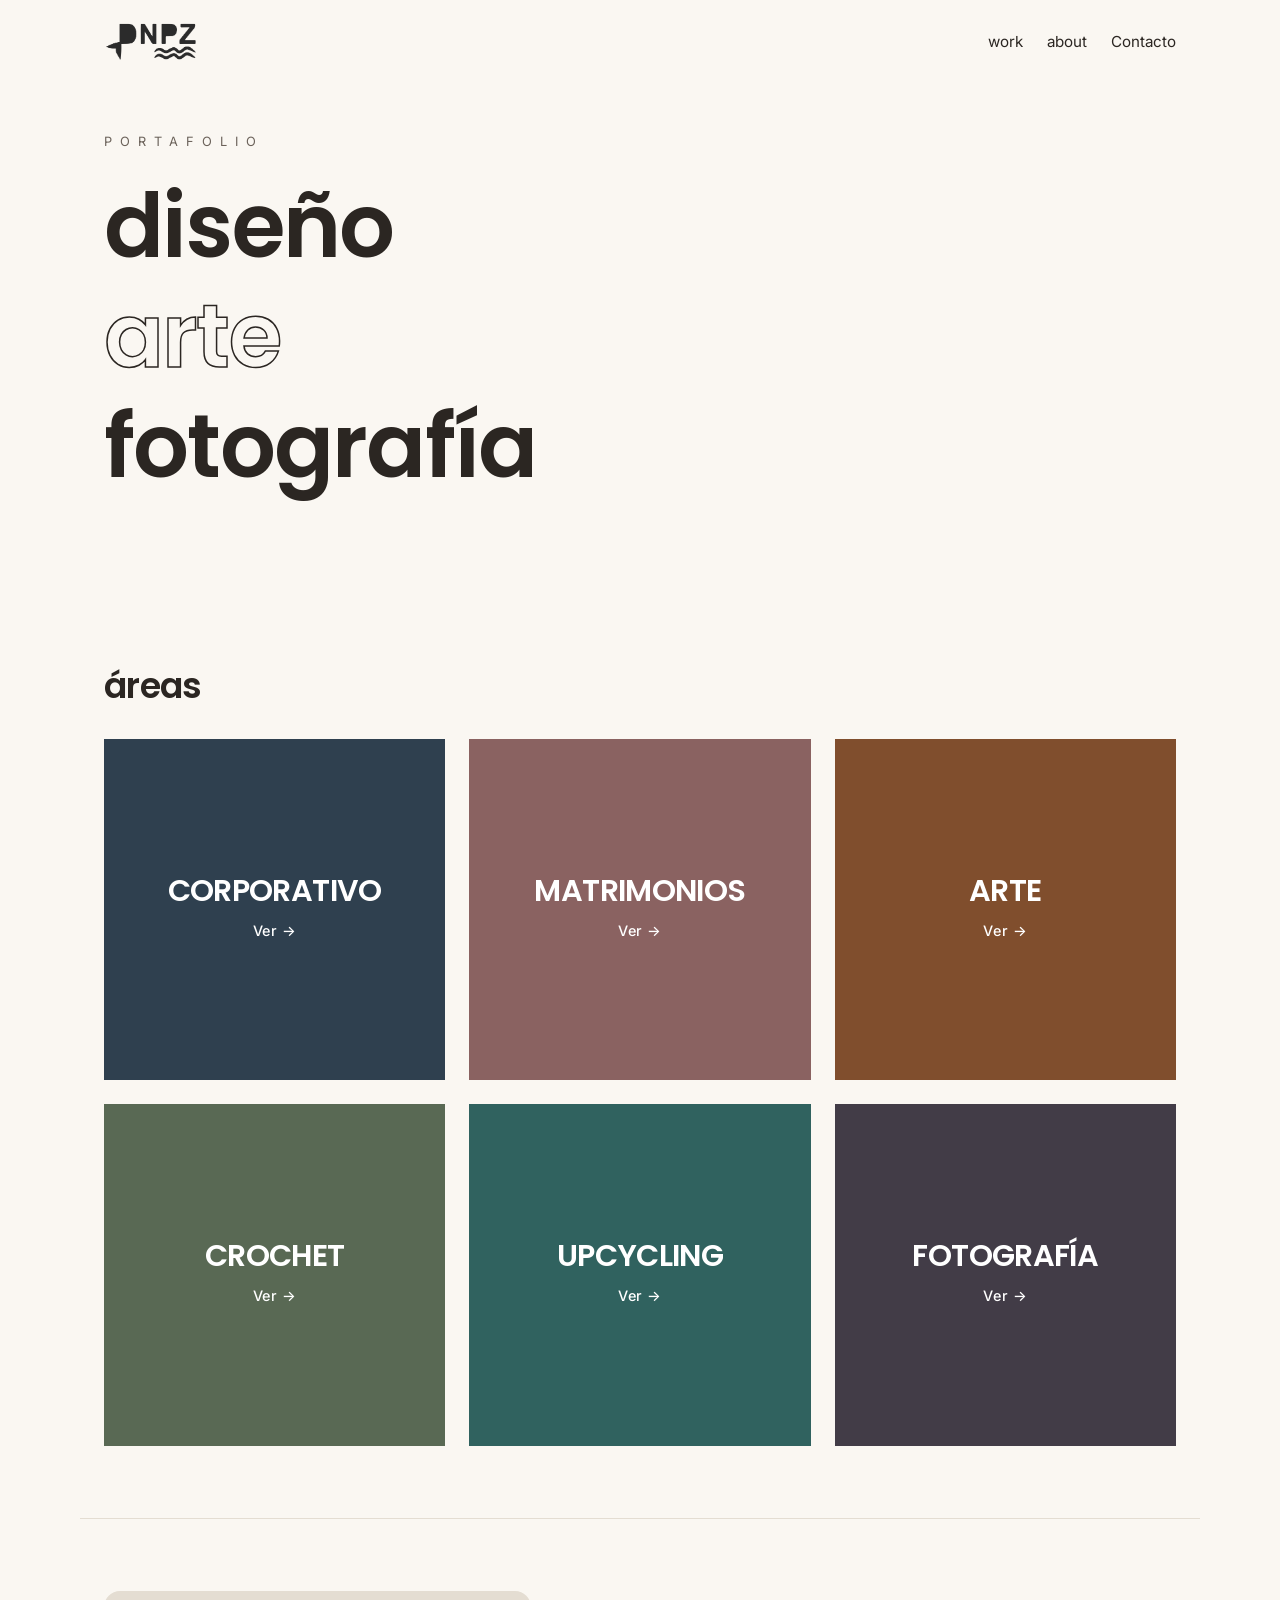
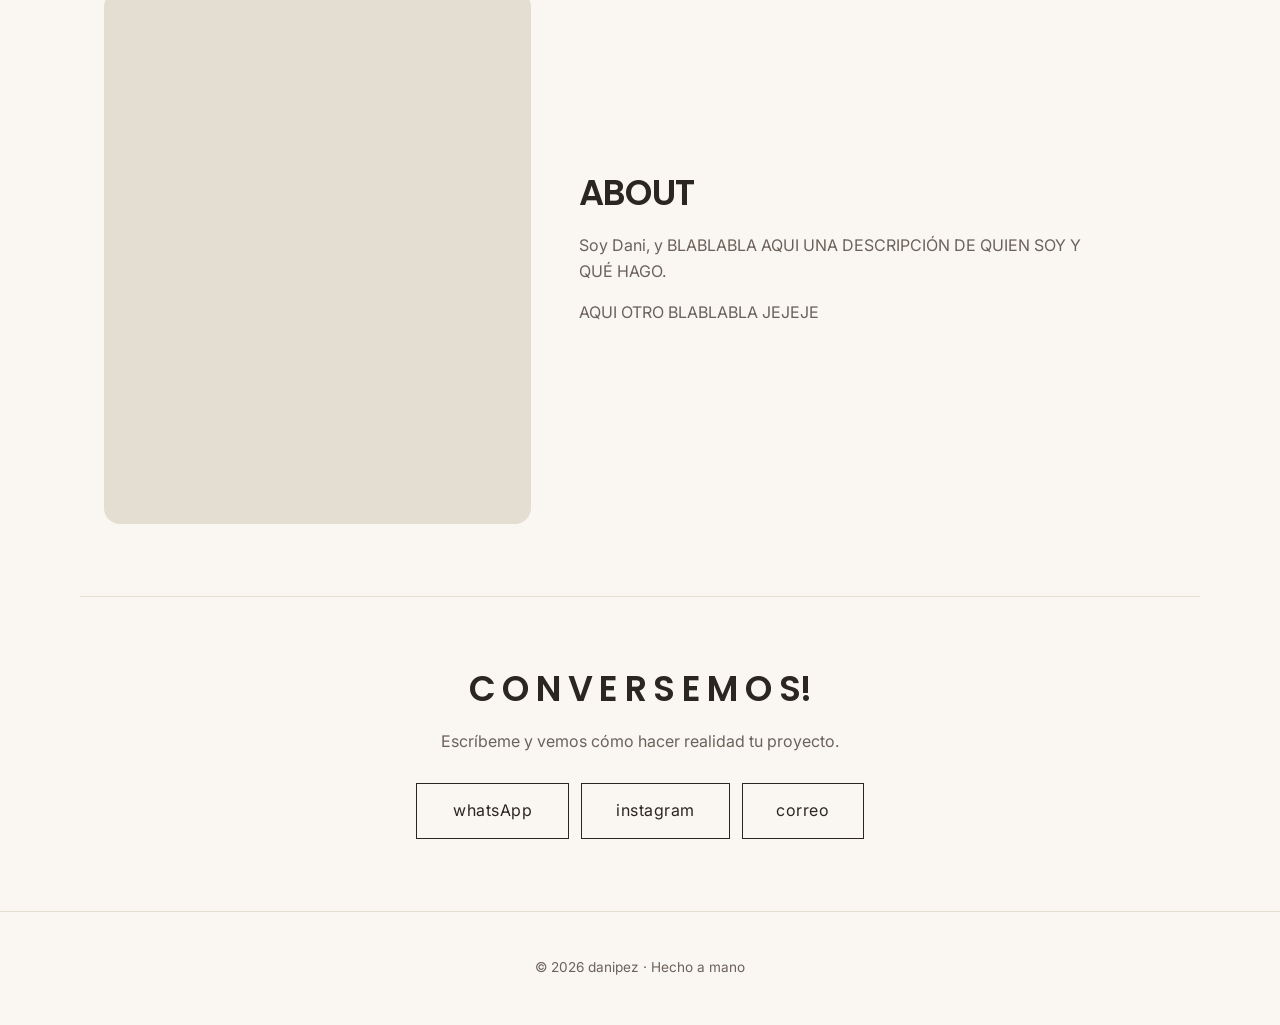
==== index.html @ ecfc6e8a "Update index.html" ====
<!DOCTYPE html>
<!-- ============================================================
     DANIPEZ · LANDING
     Este archivo es la estructura (el "esqueleto") de la página.
     Los colores, tamaños y espacios están en styles.css.
     Busca los comentarios que dicen "CAMBIA ESTO" para poner
     tus propios textos, fotos y enlaces.
     ============================================================ -->
<html lang="es">
<head>
  <meta charset="UTF-8">
  <!-- Esta línea hace que la página se vea bien en celulares -->
  <meta name="viewport" content="width=device-width, initial-scale=1">

  <!-- CAMBIA ESTO: título que aparece en la pestaña y en Google -->
  <title>Danipez · Diseño, arte y trabajos hechos a mano</title>
  <meta name="description" content="Danipez: diseño corporativo, invitaciones y recuerdos para matrimonios, grabado e ilustración, crochet, reciclaje de plásticos y fotografía.">

  <!-- Tipografías de Google Fonts: Poppins (sans moderna) para títulos e Inter para textos.
       Si cambias una tipografía, hay que cambiarla aquí Y en styles.css (sección VARIABLES).
       Inter incluye el peso 700 (negrita), que se usa al pasar el mouse por los botones de contacto. -->
  <link rel="preconnect" href="https://fonts.googleapis.com">
  <link rel="preconnect" href="https://fonts.gstatic.com" crossorigin>
  <link href="https://fonts.googleapis.com/css2?family=Poppins:wght@500;600;700&family=Inter:wght@400;500;700&display=swap" rel="stylesheet">

  <!-- Aquí se conecta el archivo de estilos -->
  <!-- El "?v=4" obliga al navegador a bajar el CSS nuevo. Si algún día un cambio no se ve, súbele el número. -->
  <link rel="stylesheet" href="styles.css?v=4">
</head>

<body>

  <!-- ================= ENCABEZADO / MENÚ ================= -->
  <header class="site-header">
    <!-- aqui va a ir el logo
         Cómo ponerlo:
           1. Guarda tu logo en la carpeta img/ (por ejemplo img/logo.svg o img/logo.png).
           2. Si tu archivo se llama distinto o es .png, cambia solo el src="..." de abajo.
           3. Para hacerlo más grande o más chico, cambia "height" en .logo__img (styles.css).
         Mientras el archivo no exista, el navegador muestra el texto "Danipez" (el alt). -->
    <a href="index.html" class="logo" aria-label="Danipez, ir al inicio">
      <img src="img/logo.png" alt="Danipez" class="logo__img">
    </a>

    <nav class="menu" aria-label="Menú principal">
      <!-- Los href="#algo" llevan a la sección con ese id dentro de esta misma página -->
      <a href="#areas">work</a>
      <a href="#destacados">about</a>
      <a href="#contacto">Contacto</a>
    </nav>
  </header>

  <main>

    <!-- ================= PORTADA (HERO) ================= -->
    <section class="hero">
      <p class="hero__eyebrow">P O R T A F O L I O</p>

      <!-- LÍNEAS EN MOVIMIENTO
           Son tres líneas (Diseño, Arte, Fotografía). Cada palabra aparece UNA sola vez:
             1. Entra desde el lado derecho de la pantalla.
             2. Llega al borde izquierdo, hace un pequeño rebote y se detiene.
             3. Cuando las tres ya llegaron, descansan 2 segundos juntas.
             4. Calmadamente retoman el movimiento, salen por la izquierda y
                vuelven a aparecer por la derecha. Y así sin parar.
           Cada línea llega a un ritmo distinto (Arte es la más rápida, Fotografía la más lenta).
           Todo el movimiento está en styles.css (busca "MOVIMIENTO"); aquí solo van las palabras.
           CAMBIA ESTO: para cambiar una palabra, edítala aquí (y en el aria-label del h1). -->
      <h1 class="marquees" aria-label="Diseño, Arte y Fotografía">
        <span class="marquee marquee--1"><span class="marquee__word">diseño</span></span>
        <span class="marquee marquee--2"><span class="marquee__word">arte</span></span>
        <span class="marquee marquee--3"><span class="marquee__word">fotografía</span></span>
      </h1>

      <!-- Este bloque alinea el texto y los botones con el borde izquierdo de las palabras -->
      <div class="hero__content">
        <p class="hero__text">
          <!-- aqui va escrito un subtítulo por si quiero -->
        </p>

        
      </div>
    </section>


    <!-- ================= LAS 6 ÁREAS ================= -->
    <section id="areas" class="areas">
      <h2 class="section-title">áreas</h2>

      <div class="areas__grid">

        <!-- Cada tarjeta es un enlace completo a la página de esa área.
             Las páginas (corporativo.html, etc.) las crearemos después.

             CADA TARJETA CUADRADA TIENE 3 CAPAS, una sobre otra:
               1. card__img  → la foto fija (ocupa toda la tarjeta).
               2. card__gif  → tu GIF animado: solo aparece cuando pasas el mouse por encima.
               3. card__text → el título y el "Ver ..." centrados sobre la imagen.

             CAMBIA ESTO: en cada tarjeta solo cambia el nombre de los dos archivos:
               --img: url('img/corporativo.jpg')   ← tu foto fija
               --gif: url('img/corporativo.gif')   ← tu GIF
             Ambos van dentro de la carpeta img/. Mientras no existan, se ve el color del área. -->

        <!-- 1. CORPORATIVO -->
        <a href="corporativo.html" class="card card--corporativo">
          <div class="card__img" style="--img: url('img/corporativo.jpg')"></div>
          <div class="card__gif" style="--gif: url('img/corporativo.gif')"></div>
          <div class="card__text">
            <h3>CORPORATIVO</h3>
            <span class="card__link">Ver →</span>
          </div>
        </a>

        <!-- 2. MATRIMONIOS -->
        <a href="matrimonios.html" class="card card--matrimonios">
          <div class="card__img" style="--img: url('img/matrimonios.jpg')"></div>
          <div class="card__gif" style="--gif: url('img/matrimonios.gif')"></div>
          <div class="card__text">
            <h3>MATRIMONIOS</h3>
            <span class="card__link">Ver →</span>
          </div>
        </a>

        <!-- 3. ARTE -->
        <a href="arte.html" class="card card--arte">
          <div class="card__img" style="--img: url('img/arte.jpg')"></div>
          <div class="card__gif" style="--gif: url('img/arte.gif')"></div>
          <div class="card__text">
            <h3>ARTE</h3>
            <span class="card__link">Ver →</span>
          </div>
        </a>

        <!-- 4. CROCHET -->
        <a href="crochet.html" class="card card--crochet">
          <div class="card__img" style="--img: url('img/crochet.jpg')"></div>
          <div class="card__gif" style="--gif: url('img/crochet.gif')"></div>
          <div class="card__text">
            <h3>CROCHET</h3>
            <span class="card__link">Ver →</span>
          </div>
        </a>

        <!-- 5. RECICLAJE -->
        <a href="reciclaje.html" class="card card--reciclaje">
          <div class="card__img" style="--img: url('img/reciclaje.jpg')"></div>
          <div class="card__gif" style="--gif: url('img/reciclaje.gif')"></div>
          <div class="card__text">
            <h3>UPCYCLING</h3>
            <span class="card__link">Ver →</span>
          </div>
        </a>

        <!-- 6. FOTOGRAFÍA -->
        <a href="fotografia.html" class="card card--fotografia">
          <div class="card__img" style="--img: url('img/fotografia.jpg')"></div>
          <div class="card__gif" style="--gif: url('img/fotografia.gif')"></div>
          <div class="card__text">
            <h3>FOTOGRAFÍA</h3>
            <span class="card__link">Ver →</span>
          </div>
        </a>

      </div>
    </section>


    


    <!-- ================= SOBRE MÍ ================= -->
    <section id="sobre-mi" class="about">
      <div class="about__photo" style="--img: url('img/yo.jpg')"></div>

      <div class="about__text">
        <h2 class="section-title">ABOUT</h2>
        <!-- CAMBIA ESTO: cuenta quién eres, qué te mueve y cómo trabajas.
             Dos o tres párrafos cortos bastan. -->
        <p>Soy Dani, y BLABLABLA AQUI UNA DESCRIPCIÓN DE QUIEN SOY Y QUÉ HAGO.</p>
        <p>AQUI OTRO BLABLABLA JEJEJE</p>
        <!-- Cuando tengas la página "Sobre mí" completa, puedes enlazarla aquí -->
      </div>
    </section>


    <!-- ================= CONTACTO ================= -->
    <section id="contacto" class="contact">
      <h2 class="section-title">C O N V E R S E M O S!</h2>
      <p class="contact__text">Escríbeme y vemos cómo hacer realidad tu proyecto.</p>

      <!-- BOTONES DE CONTACTO
           Hay dos formas de mostrarlos, y se cambian con UNA sola clase en la línea de abajo:
             · Con el nombre escrito (WhatsApp, Instagram, Correo) → así está ahora.
             · Solo con íconos → agrega la clase "contact__buttons--icons", así:
                 <div class="contact__buttons contact__buttons--icons">
           Cada botón tiene su ícono y su texto; el CSS decide cuál de los dos se ve.
           El data-label repite el texto: sirve para que el botón no "salte" de ancho al ponerse en negrita. -->
      <div class="contact__buttons">
        <!-- CAMBIA ESTO: pon tu número (con código de país, sin + ni espacios), tu usuario y tu correo -->

        <a href="https://wa.me/56987798245" class="contact__btn" aria-label="WhatsApp">
          <svg class="btn__icon" viewBox="0 0 24 24" aria-hidden="true"><path fill="currentColor" d="M17.472 14.382c-.297-.149-1.758-.867-2.03-.967-.273-.099-.471-.148-.67.15-.197.297-.767.966-.94 1.164-.173.199-.347.223-.644.075-.297-.15-1.255-.463-2.39-1.475-.883-.788-1.48-1.761-1.653-2.059-.173-.297-.018-.458.13-.606.134-.133.298-.347.446-.52.149-.174.198-.298.298-.497.099-.198.05-.371-.025-.52-.075-.149-.669-1.612-.916-2.207-.242-.579-.487-.5-.669-.51-.173-.008-.371-.01-.57-.01-.198 0-.52.074-.792.372-.272.297-1.04 1.016-1.04 2.479 0 1.462 1.065 2.875 1.213 3.074.149.198 2.096 3.2 5.077 4.487.709.306 1.262.489 1.694.625.712.227 1.36.195 1.871.118.571-.085 1.758-.719 2.006-1.413.248-.694.248-1.289.173-1.413-.074-.124-.272-.198-.57-.347m-5.421 7.403h-.004a9.87 9.87 0 01-5.031-1.378l-.361-.214-3.741.982.998-3.648-.235-.374a9.86 9.86 0 01-1.51-5.26c.001-5.45 4.436-9.884 9.888-9.884 2.64 0 5.122 1.03 6.988 2.898a9.825 9.825 0 012.893 6.994c-.003 5.45-4.437 9.884-9.885 9.884m8.413-18.297A11.815 11.815 0 0012.05 0C5.495 0 .16 5.335.157 11.892c0 2.096.547 4.142 1.588 5.945L.057 24l6.305-1.654a11.882 11.882 0 005.683 1.448h.005c6.554 0 11.89-5.335 11.893-11.893a11.821 11.821 0 00-3.48-8.413z"/></svg>
          <span class="btn__label" data-label="WhatsApp">whatsApp</span>
        </a>

        <a href="https://instagram.com/danipezcl" class="contact__btn" aria-label="Instagram">
          <svg class="btn__icon" viewBox="0 0 24 24" fill="none" stroke="currentColor" stroke-width="1.7" stroke-linecap="round" stroke-linejoin="round" aria-hidden="true">
            <rect x="3" y="3" width="18" height="18" rx="5"/>
            <circle cx="12" cy="12" r="4"/>
            <circle cx="17.5" cy="6.5" r="0.6" fill="currentColor"/>
          </svg>
          <span class="btn__label" data-label="Instagram">instagram</span>
        </a>

        <a href="mailto:entregasdanipez@gmail.com" class="contact__btn" aria-label="Correo">
          <svg class="btn__icon" viewBox="0 0 24 24" fill="none" stroke="currentColor" stroke-width="1.7" stroke-linecap="round" stroke-linejoin="round" aria-hidden="true">
            <rect x="3" y="5" width="18" height="14" rx="1"/>
            <polyline points="3,6 12,13 21,6"/>
          </svg>
          <span class="btn__label" data-label="Correo">correo</span>
        </a>
      </div>
    </section>

  </main>


  <!-- ================= PIE DE PÁGINA ================= -->
  <footer class="site-footer">
    <p>© 2026 danipez · Hecho a mano</p>
  </footer>

</body>
</html>
---- styles.css ----
/* ============================================================
   DANIPEZ · ESTILOS
   Aquí se define cómo se ve todo: colores, tipografías, espacios.
   Está ordenado en el mismo orden que la página.
   ============================================================ */


/* ---------- 1. VARIABLES ----------
   Las variables guardan valores que se repiten. Si cambias un color aquí,
   cambia en toda la página. Es lo primero que conviene tocar para probar. */
:root {
  /* Colores base */
  --fondo: #faf7f2;        /* crema cálido */
  --texto: #2b2622;        /* casi negro, más suave que #000 */
  --texto-suave: #6b625a;  /* para textos secundarios */
  --linea: #e4ddd2;        /* bordes y separadores */

  /* Un color de acento para cada área (CAMBIA ESTO a tu gusto) */
  --c-corporativo: #3d5a73;  /* azul pizarra: sobrio */
  --c-matrimonios: #c98f8f;  /* rosa viejo: delicado */
  --c-arte:        #b9703f;  /* terracota: tinta y papel */
  --c-crochet:     #7d9a7a;  /* verde salvia: lana */
  --c-reciclaje:   #3f8f8b;  /* verde azulado: material reciclado */
  --c-fotografia:  #5b5566;  /* gris violáceo: sobrio, deja protagonismo a la foto */

  /* Tipografías */
  --fuente-titulos: "Poppins", system-ui, sans-serif;   /* sans moderna para títulos */
  --fuente-texto: "Inter", system-ui, sans-serif;

  /* Ancho máximo del contenido */
  --ancho: 1120px;

  /* Margen izquierdo: la línea donde se alinean el logo, las palabras de la portada y el texto.
     En pantallas anchas coincide con el borde izquierdo del contenido centrado; en celular son 24px. */
  --margen: max(24px, calc((100vw - var(--ancho)) / 2 + 24px));
}


/* ---------- 2. BASE ---------- */

/* Hace que el ancho de cada caja incluya su relleno y borde (evita sorpresas) */
* {
  box-sizing: border-box;
}

body {
  margin: 0;
  background: var(--fondo);
  color: var(--texto);
  font-family: var(--fuente-texto);
  line-height: 1.6;
}

h1, h2, h3 {
  font-family: var(--fuente-titulos);
  font-weight: 600;
  line-height: 1.15;
  letter-spacing: -0.02em;   /* junta un poco las letras: se ve más moderno en tamaños grandes */
  margin: 0;
}

a {
  color: inherit;
  text-decoration: none;
}

/* Scroll suave al hacer clic en los enlaces del menú */
html {
  scroll-behavior: smooth;
}

/* Cada sección se centra y tiene un ancho máximo */
.hero, .areas, .featured, .about, .contact {
  max-width: var(--ancho);
  margin: 0 auto;
  padding: 72px 24px;
}

.section-title {
  font-size: clamp(1.6rem, 3vw, 2.2rem);
  margin-bottom: 32px;
}


/* ---------- 3. BOTONES ---------- */
.btn {
  display: inline-block;
  padding: 12px 26px;
  border-radius: 999px;
  font-weight: 500;
  border: 1.5px solid var(--texto);
  transition: transform 0.2s, background 0.2s, color 0.2s;
}

.btn:hover {
  transform: translateY(-2px);
}

.btn--dark {
  background: var(--texto);
  color: var(--fondo);
}

.btn--line {
  background: transparent;
  color: var(--texto);
}

.btn--line:hover {
  background: var(--texto);
  color: var(--fondo);
}


/* ---------- 4. ENCABEZADO ---------- */
.site-header {
  display: flex;
  justify-content: space-between;
  align-items: center;
  max-width: var(--ancho);
  margin: 0 auto;
  padding: 20px 24px;
}

/* El logo es una imagen. Cambia "height" para hacerlo más grande o más chico;
   el ancho se ajusta solo para no deformarlo. */
.logo {
  display: inline-flex;
  align-items: center;
  font-family: var(--fuente-titulos);   /* solo se usa si el logo no carga (texto alternativo) */
  font-size: 1.6rem;
  font-weight: 600;
}

.logo__img {
  display: block;
  height: 44px;
  width: auto;
}

.menu {
  display: flex;
  gap: 24px;
  font-size: 0.95rem;
}

.menu a:hover {
  text-decoration: underline;
  text-underline-offset: 4px;
}


/* ---------- 5. PORTADA ---------- */
/* La portada ocupa todo el ancho de la pantalla para que las palabras en movimiento
   entren y salgan por los bordes reales de la pantalla. El texto y los botones se
   alinean a la izquierda, en el mismo punto donde "descansan" las palabras. */
.hero {
  max-width: none;
  padding: 48px 0 56px;
  text-align: left;
}

.hero__eyebrow {
  text-transform: uppercase;
  letter-spacing: 0.15em;
  font-size: 0.8rem;
  color: var(--texto-suave);
  margin: 0 0 20px;
  padding-left: var(--margen);
}

.hero__content {
  padding: 0 24px 0 var(--margen);
}


/* ---------- MOVIMIENTO: DISEÑO / ARTE / FOTOGRAFÍA ----------

   Cada palabra hace este recorrido, y se repite sin parar (el ciclo completo dura 20 segundos):

     Entra por la derecha → llega al borde izquierdo → rebota → descansa →
     retoma el movimiento y sale por la izquierda → vuelve a entrar por la derecha.

   Cómo leer los @keyframes más abajo:
     · Los porcentajes son momentos del ciclo: 1% = 0,2 segundos (porque el ciclo dura 20 s).
     · transform: translateX(...) mueve la palabra a la izquierda o a la derecha.
       0 = su posición de reposo (el borde izquierdo).
     · Las tres líneas llegan en momentos distintos (Arte al 20%, Diseño al 32,5%,
       Fotografía al 42,5%), pero TODAS están quietas entre el 50% y el 60%:
       ese es el descanso compartido de 2 segundos (10 s → 12 s).
     · Para cambiar el descanso: acerca o aleja el 60% (cada 5% = 1 segundo)
       en los tres @keyframes. */

.marquees {
  display: block;
  margin: 0 0 36px;
  /* clamp(mínimo, ideal, máximo): el tamaño crece con la pantalla, pero con límites.
     CAMBIA ESTO para hacer las letras más grandes o más chicas. */
  font-size: clamp(2.4rem, 8vw, 5.5rem);
  line-height: 1.25;             /* un poco de aire para que no se corten letras como la "g" */
}

/* Cada línea recorta lo que se sale de la pantalla (overflow: hidden) */
.marquee {
  display: block;
  overflow: hidden;
  white-space: nowrap;           /* evita que el texto salte de línea */
  padding-left: var(--margen);   /* aquí está el "borde izquierdo" donde las palabras descansan */
}

.marquee__word {
  display: inline-block;
  animation-duration: 10s;       /* duración del ciclo completo: súbelo para todo más lento */
  animation-iteration-count: infinite;

  /* Distancias del recorrido (se usan dentro de los @keyframes) */
  --inicio: 110vw;               /* afuera, a la derecha de la pantalla */
  --salida: -120vw;              /* afuera, a la izquierda de la pantalla */
  --rebote: 0.3em;               /* cuánto rebota hacia la derecha al chocar con el borde */
  --rebote-2: 0.1em;             /* el segundo rebote, más chiquito */
}

/* A cada línea le toca su propia animación (su propio ritmo) */
.marquee--1 .marquee__word { animation-name: mov-diseno; }       /* Diseño: ritmo medio */
.marquee--2 .marquee__word { animation-name: mov-arte; }         /* Arte: la más rápida */
.marquee--3 .marquee__word { animation-name: mov-fotografia; }   /* Fotografía: la más lenta */

/* Un poco de variedad visual: la línea del medio va solo con contorno */
.marquee--2 .marquee__word {
  color: transparent;
  -webkit-text-stroke: 1.5px var(--texto);
}

/* ARTE (rápida): llega a los 4 s, rebota hasta los 5 s, descansa, sale entre los 12 s y los 16 s */
@keyframes mov-arte {
  0%    { transform: translateX(var(--inicio));    animation-timing-function: cubic-bezier(.3, .6, .6, 1); }
  20%   { transform: translateX(0);                animation-timing-function: ease-out; }   /* toca el borde */
  21.5% { transform: translateX(var(--rebote));    animation-timing-function: ease-in; }    /* rebota */
  23%   { transform: translateX(0);                animation-timing-function: ease-out; }
  24%   { transform: translateX(var(--rebote-2));  animation-timing-function: ease-in; }    /* rebote chico */
  25%   { transform: translateX(0); }                                                       /* queda quieta... */
  60%   { transform: translateX(0);                animation-timing-function: ease-in; }    /* ...hasta aquí: arranca suave */
  80%   { transform: translateX(var(--salida)); }                                          /* sale por la izquierda */
  80.01%, 100% { transform: translateX(var(--inicio)); }                                   /* espera afuera, a la derecha */
}

/* DISEÑO (media): llega a los 6,5 s, rebota hasta los 7,5 s, descansa, sale entre los 12 s y los 17,5 s */
@keyframes mov-diseno {
  0%    { transform: translateX(var(--inicio));   animation-timing-function: cubic-bezier(.3, .6, .6, 1); }
  32.5% { transform: translateX(0);               animation-timing-function: ease-out; }
  34%   { transform: translateX(var(--rebote));   animation-timing-function: ease-in; }
  35.5% { transform: translateX(0);               animation-timing-function: ease-out; }
  36.5% { transform: translateX(var(--rebote-2)); animation-timing-function: ease-in; }
  37.5% { transform: translateX(0); }
  60%   { transform: translateX(0);               animation-timing-function: ease-in; }
  87.5% { transform: translateX(var(--salida)); }
  87.51%, 100% { transform: translateX(var(--inicio)); }
}

/* FOTOGRAFÍA (lenta): llega a los 9 s, rebota hasta los 10 s, descansa, sale entre los 12 s y los 19 s */
@keyframes mov-fotografia {
  0%    { transform: translateX(var(--inicio));   animation-timing-function: cubic-bezier(.3, .6, .6, 1); }
  45%   { transform: translateX(0);               animation-timing-function: ease-out; }
  46.5% { transform: translateX(var(--rebote));   animation-timing-function: ease-in; }
  48%   { transform: translateX(0);               animation-timing-function: ease-out; }
  49%   { transform: translateX(var(--rebote-2)); animation-timing-function: ease-in; }
  50%   { transform: translateX(0); }
  60%   { transform: translateX(0);               animation-timing-function: ease-in; }
  95%   { transform: translateX(var(--salida)); }
  95.01%, 100% { transform: translateX(var(--inicio)); }
}
/* Si la persona tiene activada la opción "reducir movimiento" en su dispositivo,
   las palabras se quedan quietas en su lugar. Es una buena práctica de accesibilidad. */
@media (prefers-reduced-motion: reduce) {
  .marquee__word {
    animation: none;
  }
}

.hero__text {
  font-size: 1.1rem;
  color: var(--texto-suave);
  max-width: 560px;
  margin: 0 0 32px;
}

.hero__buttons {
  display: flex;
  gap: 12px;
  justify-content: flex-start;
  flex-wrap: wrap;
}


/* ---------- 6. TARJETAS DE LAS 6 ÁREAS ----------
   Usamos CSS Grid: una cuadrícula de 6 columnas.
   Cada tarjeta ocupa 2 columnas, así caben 3 por fila (2 filas en total).
   Las tarjetas son CUADRADAS (aspect-ratio: 1 / 1) y la imagen ocupa todo el espacio. */
.areas__grid {
  display: grid;
  grid-template-columns: repeat(6, 1fr);
  gap: 24px;
}

.card {
  grid-column: span 2;         /* cada tarjeta ocupa 2 de las 6 columnas */
  position: relative;          /* permite poner las capas una sobre otra */
  aspect-ratio: 1 / 1;         /* 1 / 1 = cuadrada */
  overflow: hidden;
  background-color: var(--color);
  border-radius: 0;            /* esquinas rectas */
}

/* Las dos capas de imagen (foto y GIF) se estiran para cubrir toda la tarjeta */
.card__img,
.card__gif {
  position: absolute;
  inset: 0;                    /* inset: 0 = pegada a los 4 bordes */
  background-size: cover;      /* la imagen llena todo el cuadrado, recortando lo que sobre */
  background-position: center;
}

/* Capa 1: la foto fija. Si el archivo no existe, se ve el color del área. */
.card__img {
  background-color: var(--color);
  background-image: var(--img);
}

/* Capa 2: el GIF. Empieza invisible y SIN imagen cargada.
   Solo cuando se pasa el mouse (hover) se le asigna el GIF: así parte desde el
   primer cuadro cada vez, y no se descargan los 6 GIFs apenas abre la página. */
.card__gif {
  opacity: 0;
  transition: opacity 0.3s;
}

.card:hover .card__gif,
.card:focus-visible .card__gif {
  background-image: var(--gif);
  opacity: 1;
}

/* Un velo oscuro semitransparente sobre la imagen, para que el texto blanco se lea bien.
   Al pasar el mouse se aclara un poco para que el GIF se vea mejor.
   CAMBIA ESTO: el último número (0.35) es la oscuridad; sube o baja entre 0 y 1. */
.card::after {
  content: "";
  position: absolute;
  inset: 0;
  background: rgba(20, 16, 12, 0.35);
  transition: background 0.3s;
}

.card:hover::after,
.card:focus-visible::after {
  background: rgba(20, 16, 12, 0.18);
}

/* Capa 3: el título y el "Ver...", centrados en el medio de la tarjeta.
   z-index: 1 los pone por encima del velo oscuro. */
.card__text {
  position: absolute;
  inset: 0;
  z-index: 1;
  display: flex;
  flex-direction: column;
  align-items: center;
  justify-content: center;     /* centrado vertical */
  gap: 10px;
  padding: 16px;
  text-align: center;          /* centrado horizontal */
  color: #fff;
}

.card h3 {
  font-size: clamp(1.4rem, 2.6vw, 1.9rem);
}

.card__link {
  font-size: 0.9rem;
  font-weight: 500;
  letter-spacing: 0.04em;
  padding-bottom: 2px;
  border-bottom: 1px solid transparent;
  transition: border-color 0.2s;
}

.card:hover .card__link,
.card:focus-visible .card__link {
  border-bottom-color: #fff;   /* aparece una línea bajo el "Ver..." al pasar el mouse */
}

/* Aquí asignamos a cada tarjeta el color de su área */
.card--corporativo { --color: var(--c-corporativo); }
.card--matrimonios { --color: var(--c-matrimonios); }
.card--arte        { --color: var(--c-arte); }
.card--crochet     { --color: var(--c-crochet); }
.card--reciclaje   { --color: var(--c-reciclaje); }
.card--fotografia  { --color: var(--c-fotografia); }


/* ---------- 7. TRABAJOS DESTACADOS ---------- */
.featured__grid {
  display: grid;
  /* auto-fit + minmax: tantas columnas como quepan, mínimo 240px cada una */
  grid-template-columns: repeat(auto-fit, minmax(240px, 1fr));
  gap: 24px;
}

.work__img {
  aspect-ratio: 1 / 1;
  border-radius: 12px;
  background-color: var(--linea);   /* gris cálido mientras no hay foto */
  background-image: var(--img);
  background-size: cover;
  background-position: center;
  margin-bottom: 12px;
  transition: opacity 0.2s;
}

.work:hover .work__img {
  opacity: 0.85;
}

.work__tag {
  font-size: 0.78rem;
  text-transform: uppercase;
  letter-spacing: 0.1em;
  color: var(--texto-suave);
}

.work h3 {
  font-size: 1.15rem;
  margin-top: 2px;
}


/* ---------- 8. SOBRE MÍ ---------- */
.about {
  display: grid;
  grid-template-columns: 1fr 1.4fr;   /* foto a la izquierda, texto a la derecha */
  gap: 48px;
  align-items: center;
  border-top: 1px solid var(--linea);
}

.about__photo {
  aspect-ratio: 4 / 5;
  border-radius: 16px;
  background-color: var(--linea);
  background-image: var(--img);
  background-size: cover;
  background-position: center;
}

.about__text p {
  color: var(--texto-suave);
  margin: 0 0 16px;
  max-width: 52ch;                    /* limita el largo de línea para leer cómodo */
}

.about__text .section-title {
  margin-bottom: 20px;
}


/* ---------- 9. CONTACTO ---------- */
.contact {
  text-align: center;
  border-top: 1px solid var(--linea);
}

.contact__text {
  color: var(--texto-suave);
  margin: -12px 0 28px;
}

.contact__buttons {
  display: flex;
  gap: 12px;
  justify-content: center;
  flex-wrap: wrap;
}

/* Botones de contacto: cuadrados, con letra regular y negrita al pasar el mouse.
   Los tres son idénticos: en reposo solo tienen borde; al hacer hover se rellenan. */
.contact__btn {
  display: inline-flex;
  align-items: center;
  justify-content: center;
  gap: 10px;
  padding: 14px 32px;
  background: transparent;           /* en reposo: sin relleno (antes WhatsApp estaba relleno) */
  color: var(--texto);
  border: 1.5px solid var(--texto);
  border-radius: 0;                  /* esquinas rectas = cuadrados */
  font-family: var(--fuente-texto);
  font-weight: 400;                  /* letra regular. Para más fina usa 300 (hay que cargarla en Google Fonts) */
  letter-spacing: 0.03em;
  transition: background 0.2s, color 0.2s;
}

/* HOVER (mouse encima) y también al navegar con teclado (focus-visible) */
.contact__btn:hover,
.contact__btn:focus-visible {
  background: var(--texto);
  color: var(--fondo);
}

/* La negrita solo se aplica al texto, al pasar el mouse */
.contact__btn:hover .btn__label,
.contact__btn:focus-visible .btn__label {
  font-weight: 700;
}

/* Truco para que el botón no cambie de ancho cuando el texto pasa a negrita:
   se agrega una copia invisible del texto YA en negrita, que reserva el espacio. */
.btn__label {
  display: inline-flex;
  flex-direction: column;
  align-items: center;
}

.btn__label::after {
  content: attr(data-label);   /* toma el texto del atributo data-label del HTML */
  font-weight: 700;
  height: 0;
  overflow: hidden;
  visibility: hidden;
}

/* Por defecto los íconos están ocultos (se muestran los nombres escritos) */
.btn__icon {
  display: none;
  width: 24px;
  height: 24px;
  flex-shrink: 0;
}

/* MODO ÍCONOS: se activa agregando la clase contact__buttons--icons en el HTML.
   Se oculta el texto, se muestra el ícono y el botón queda como un cuadrado perfecto. */
.contact__buttons--icons .btn__label {
  display: none;
}

.contact__buttons--icons .btn__icon {
  display: block;
}

.contact__buttons--icons .contact__btn {
  width: 60px;
  height: 60px;
  padding: 0;
}


/* ---------- 10. PIE DE PÁGINA ---------- */
.site-footer {
  text-align: center;
  padding: 32px 24px;
  font-size: 0.85rem;
  color: var(--texto-suave);
  border-top: 1px solid var(--linea);
}


/* ---------- 11. RESPONSIVO ----------
   @media aplica reglas solo cuando la pantalla es menor a cierto ancho.
   Así la página se adapta a tablet y celular. */

/* Tablet: las tarjetas pasan a 2 por fila */
@media (max-width: 900px) {
  /* En tablet la cuadrícula pasa a 4 columnas: 2 tarjetas por fila */
  .areas__grid {
    grid-template-columns: repeat(4, 1fr);
  }

  .card {
    grid-column: span 2;
  }

  .about {
    grid-template-columns: 1fr;
  }

  .about__photo {
    aspect-ratio: 4 / 3;
  }
}

/* Celular: una tarjeta por fila */
@media (max-width: 600px) {
  .card {
    grid-column: span 6;
  }

  .site-header {
    flex-direction: column;
    gap: 12px;
  }

  .menu {
    gap: 16px;
    flex-wrap: wrap;
    justify-content: center;
  }

  .areas, .featured, .about, .contact {
    padding: 48px 20px;
  }

  .hero {
    padding: 40px 0;
  }
}
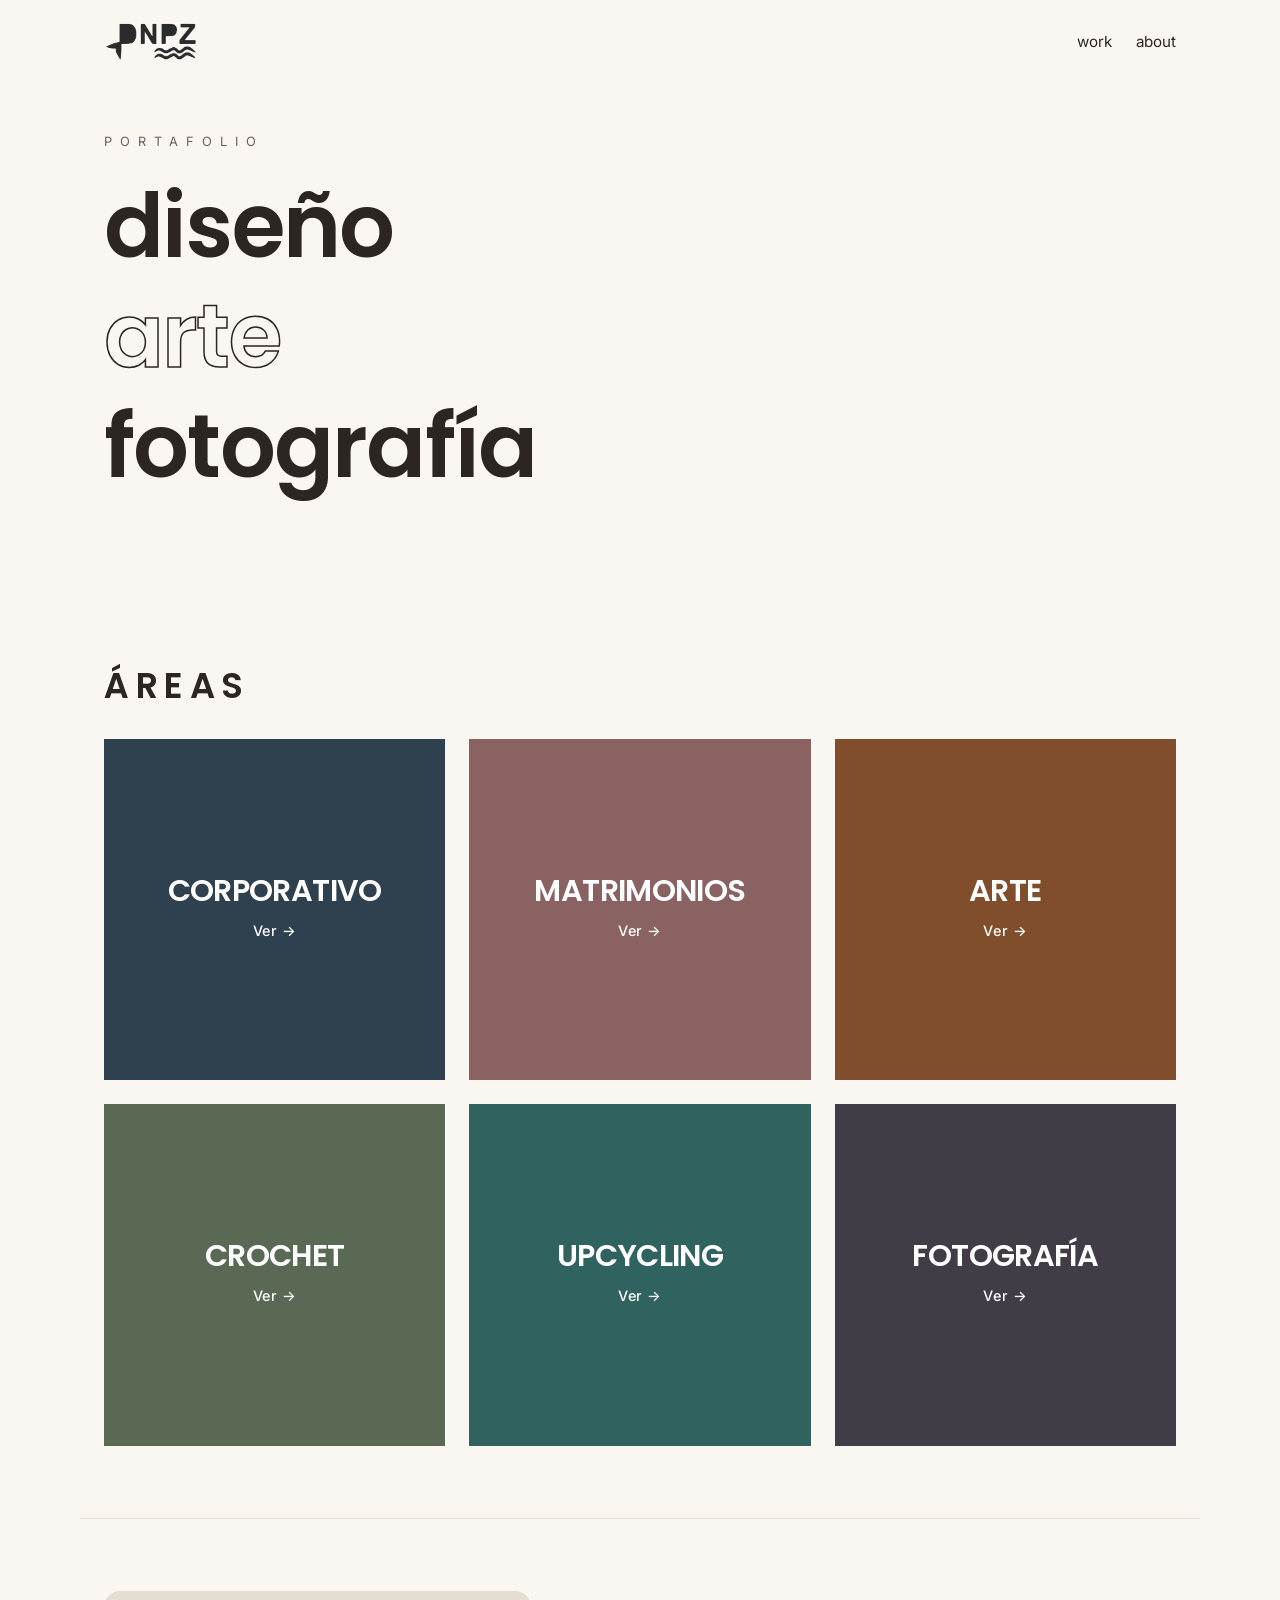
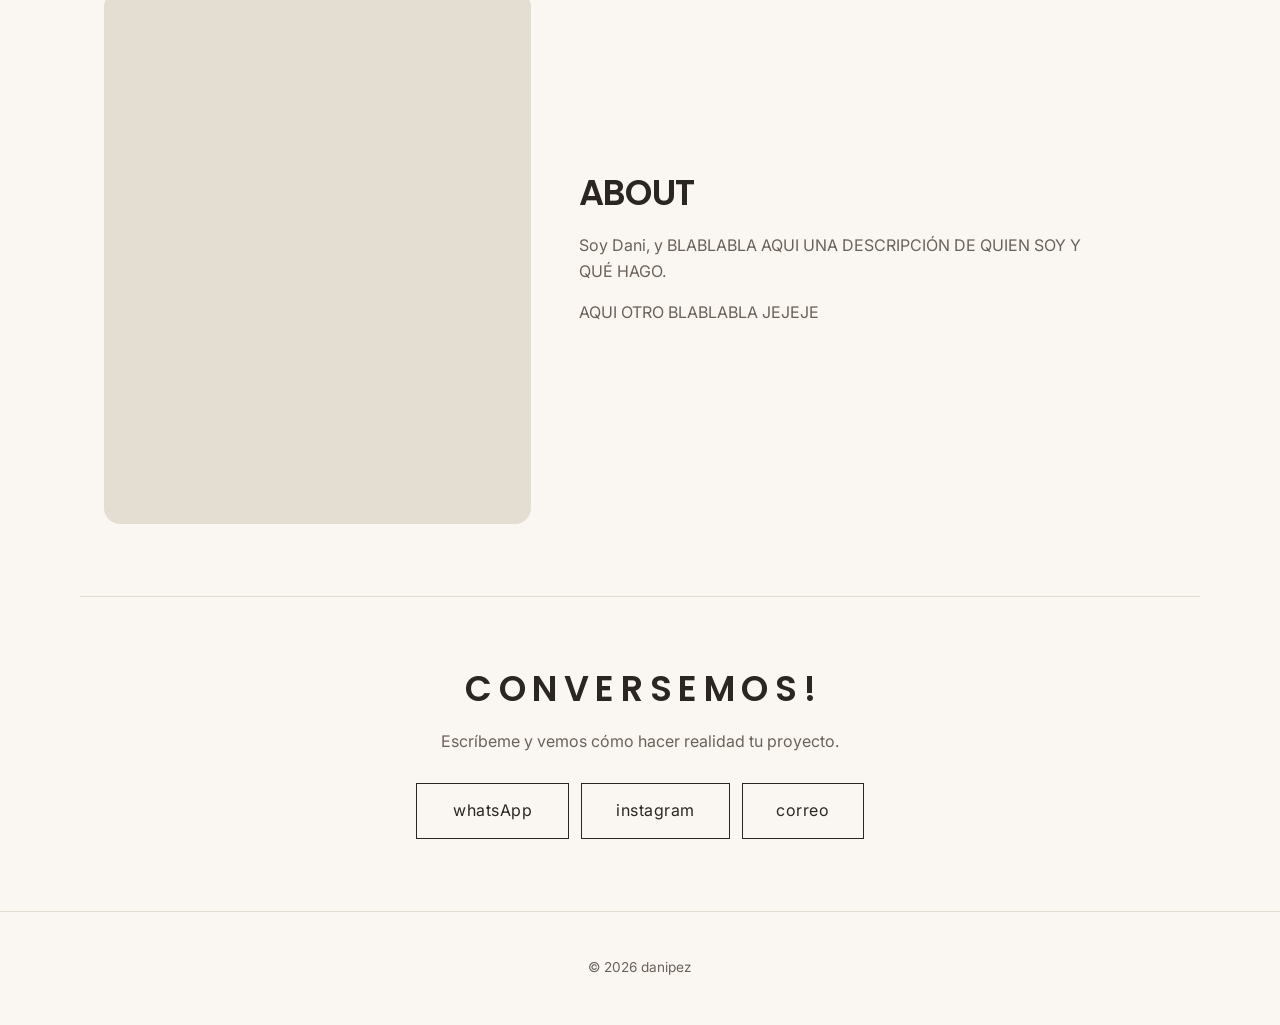
==== commit 5537085d: "Update index.html" ====
--- a/index.html
+++ b/index.html
@@ -46,7 +46,7 @@
       <!-- Los href="#algo" llevan a la sección con ese id dentro de esta misma página -->
       <a href="#areas">work</a>
       <a href="#destacados">about</a>
-      <a href="#contacto">Contacto</a>
+      <!-- <a href="#contacto">Contacto</a> -->
     </nav>
   </header>
 
@@ -85,7 +85,7 @@
 
     <!-- ================= LAS 6 ÁREAS ================= -->
     <section id="areas" class="areas">
-      <h2 class="section-title">áreas</h2>
+      <h2 class="section-title">Á R E A S</h2>
 
       <div class="areas__grid">
 
@@ -186,7 +186,7 @@
 
     <!-- ================= CONTACTO ================= -->
     <section id="contacto" class="contact">
-      <h2 class="section-title">C O N V E R S E M O S!</h2>
+      <h2 class="section-title">C O N V E R S E M O S !</h2>
       <p class="contact__text">Escríbeme y vemos cómo hacer realidad tu proyecto.</p>
 
       <!-- BOTONES DE CONTACTO
@@ -228,7 +228,7 @@
 
   <!-- ================= PIE DE PÁGINA ================= -->
   <footer class="site-footer">
-    <p>© 2026 danipez · Hecho a mano</p>
+    <p>© 2026 danipez</p>
   </footer>
 
 </body>
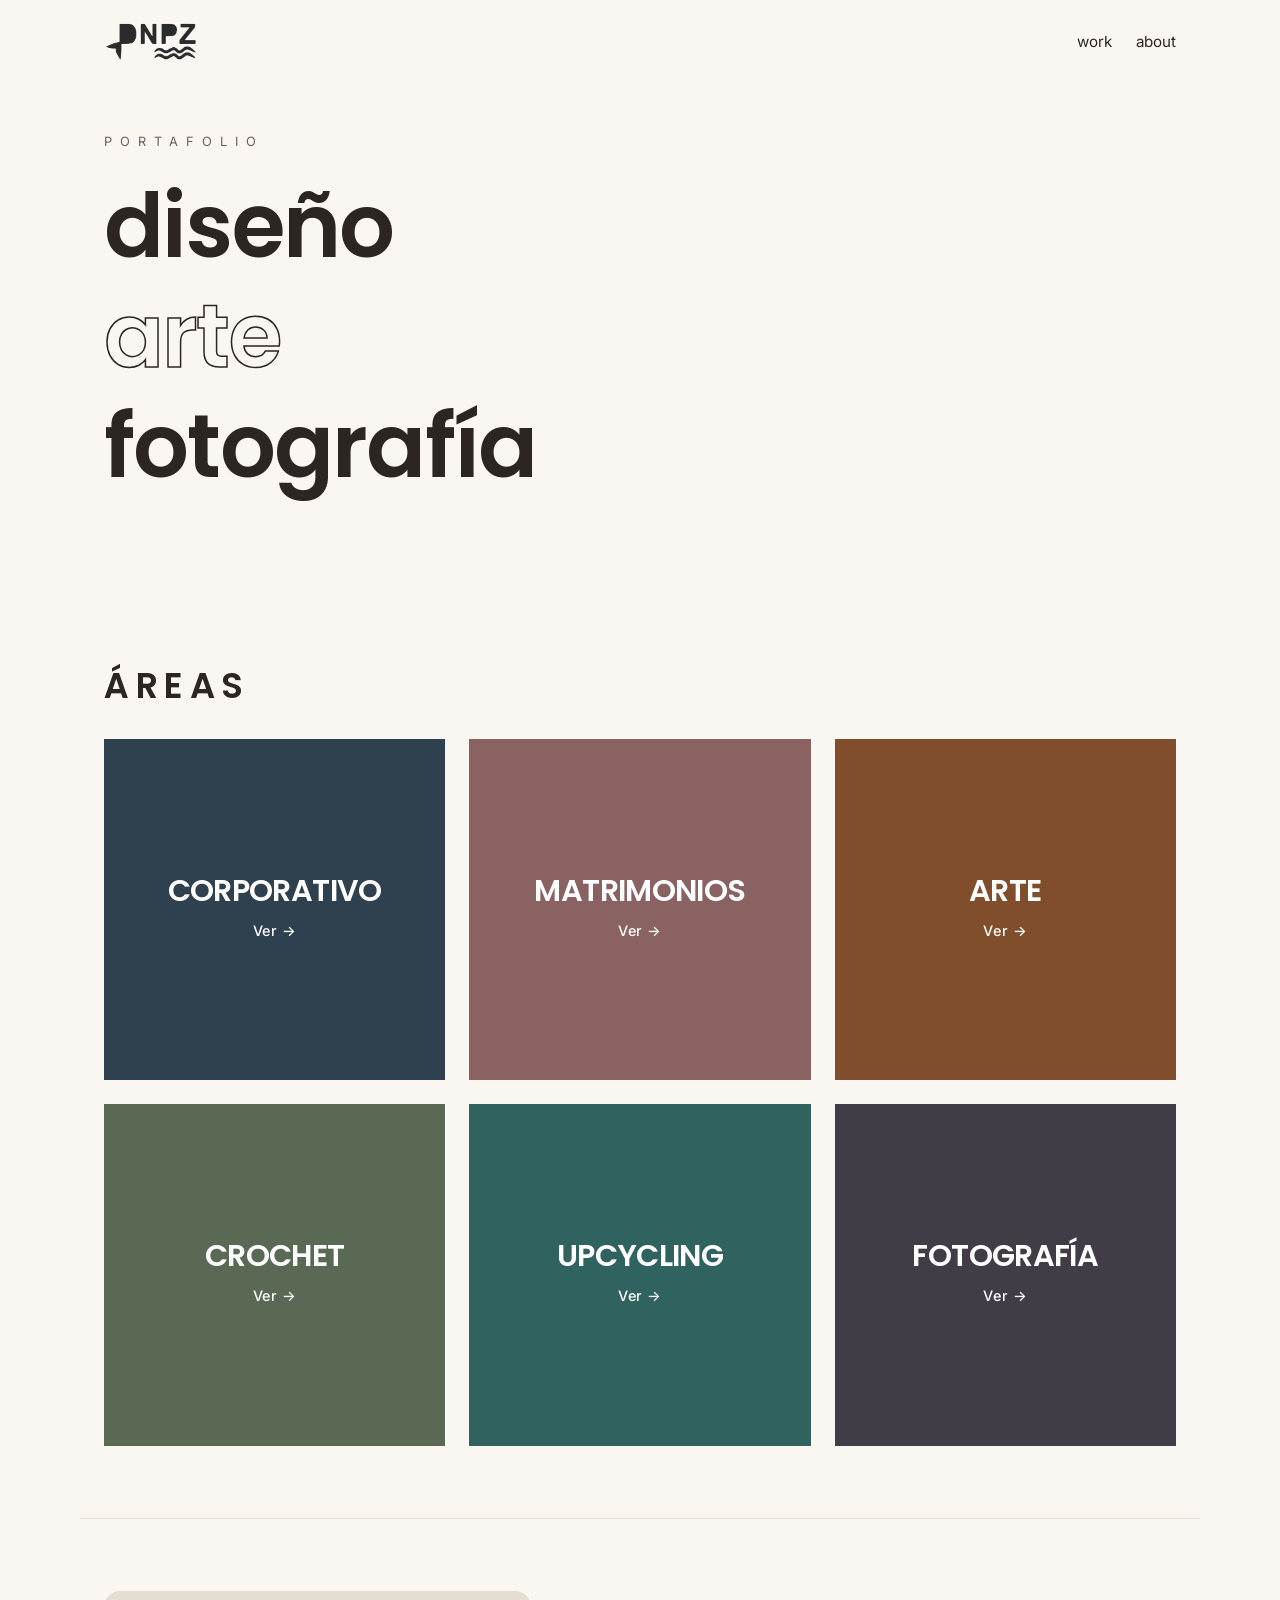
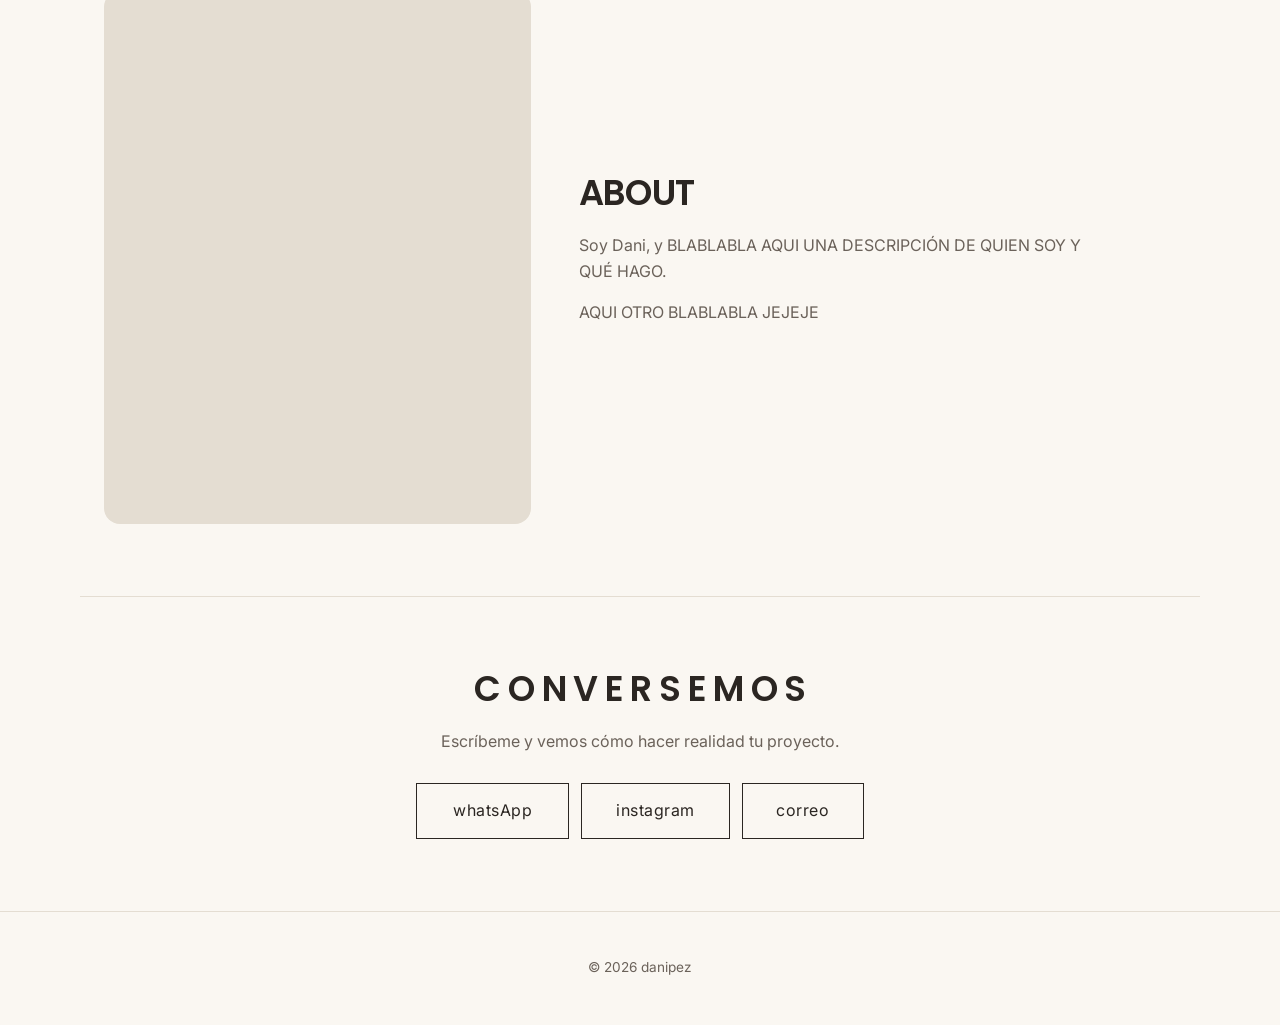
==== commit 8ad4811a: "Update index.html" ====
--- a/index.html
+++ b/index.html
@@ -186,7 +186,7 @@
 
     <!-- ================= CONTACTO ================= -->
     <section id="contacto" class="contact">
-      <h2 class="section-title">C O N V E R S E M O S !</h2>
+      <h2 class="section-title">C O N V E R S E M O S</h2>
       <p class="contact__text">Escríbeme y vemos cómo hacer realidad tu proyecto.</p>
 
       <!-- BOTONES DE CONTACTO
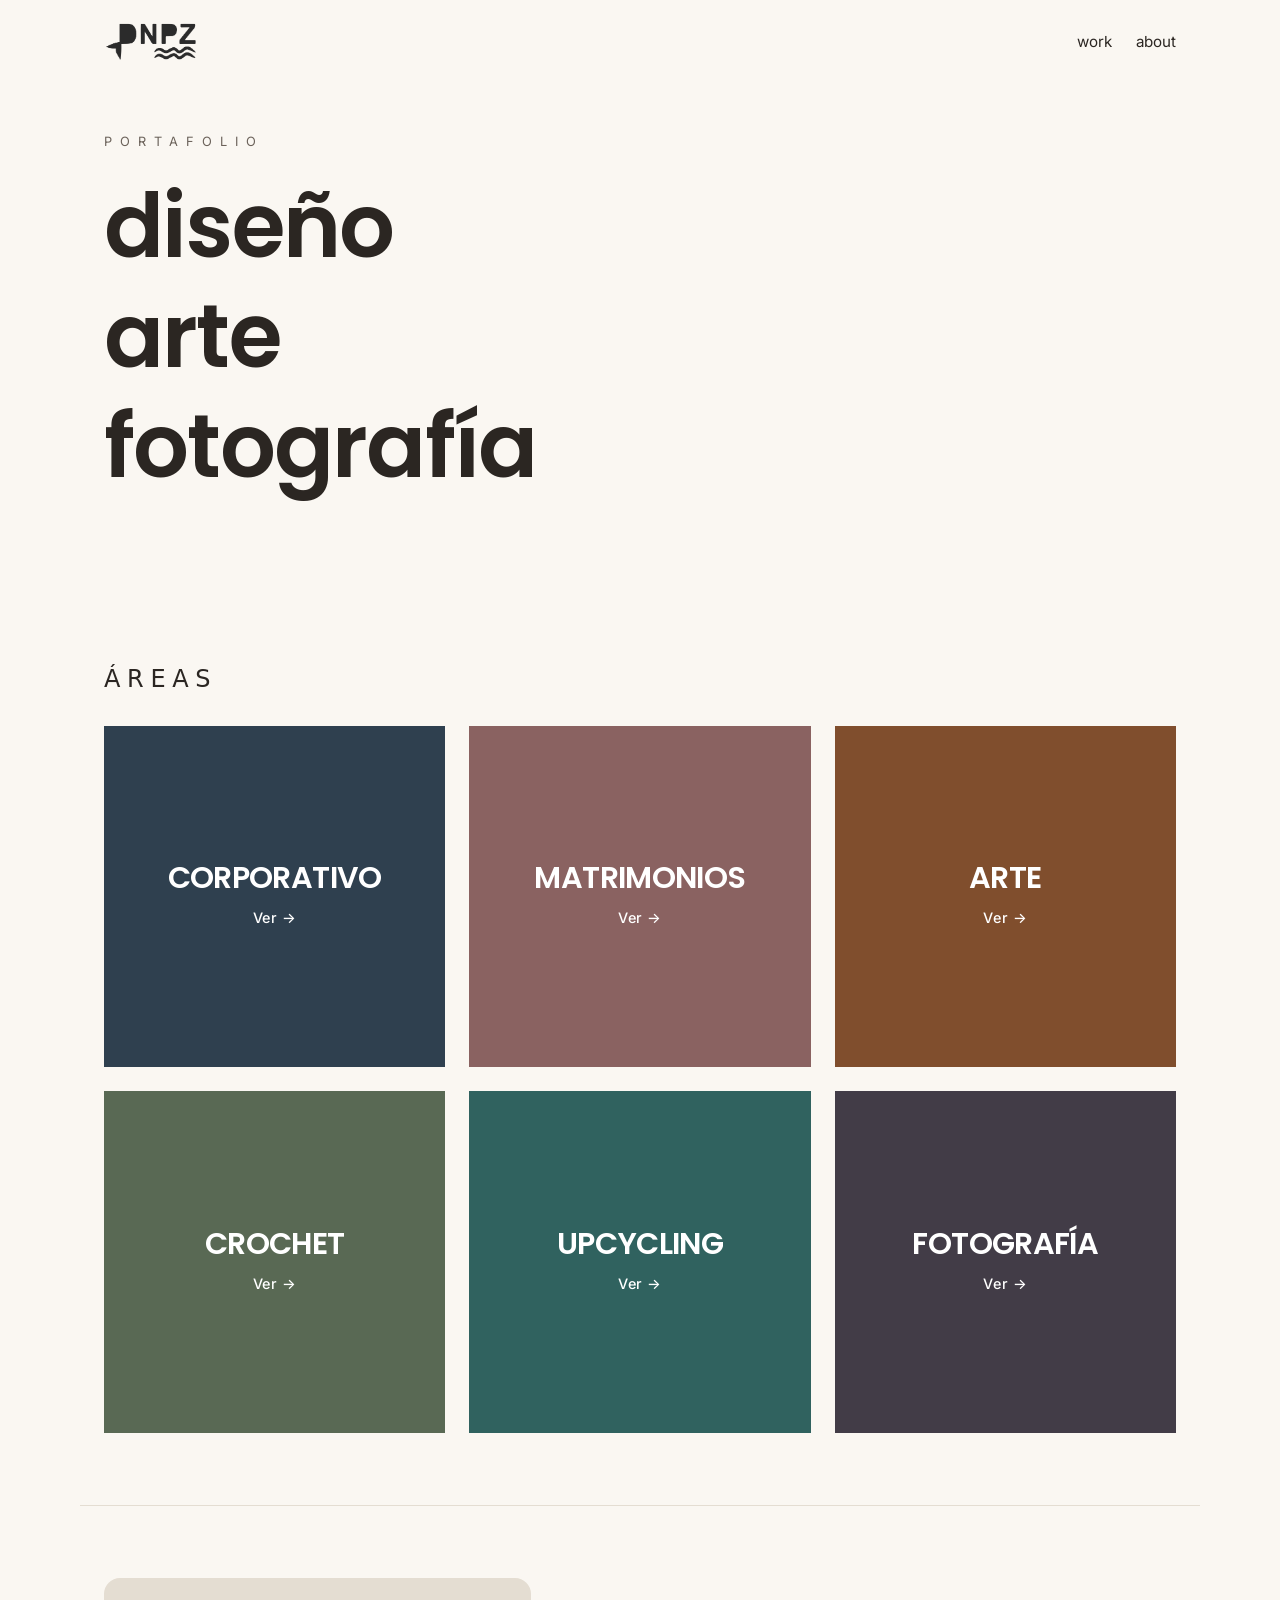
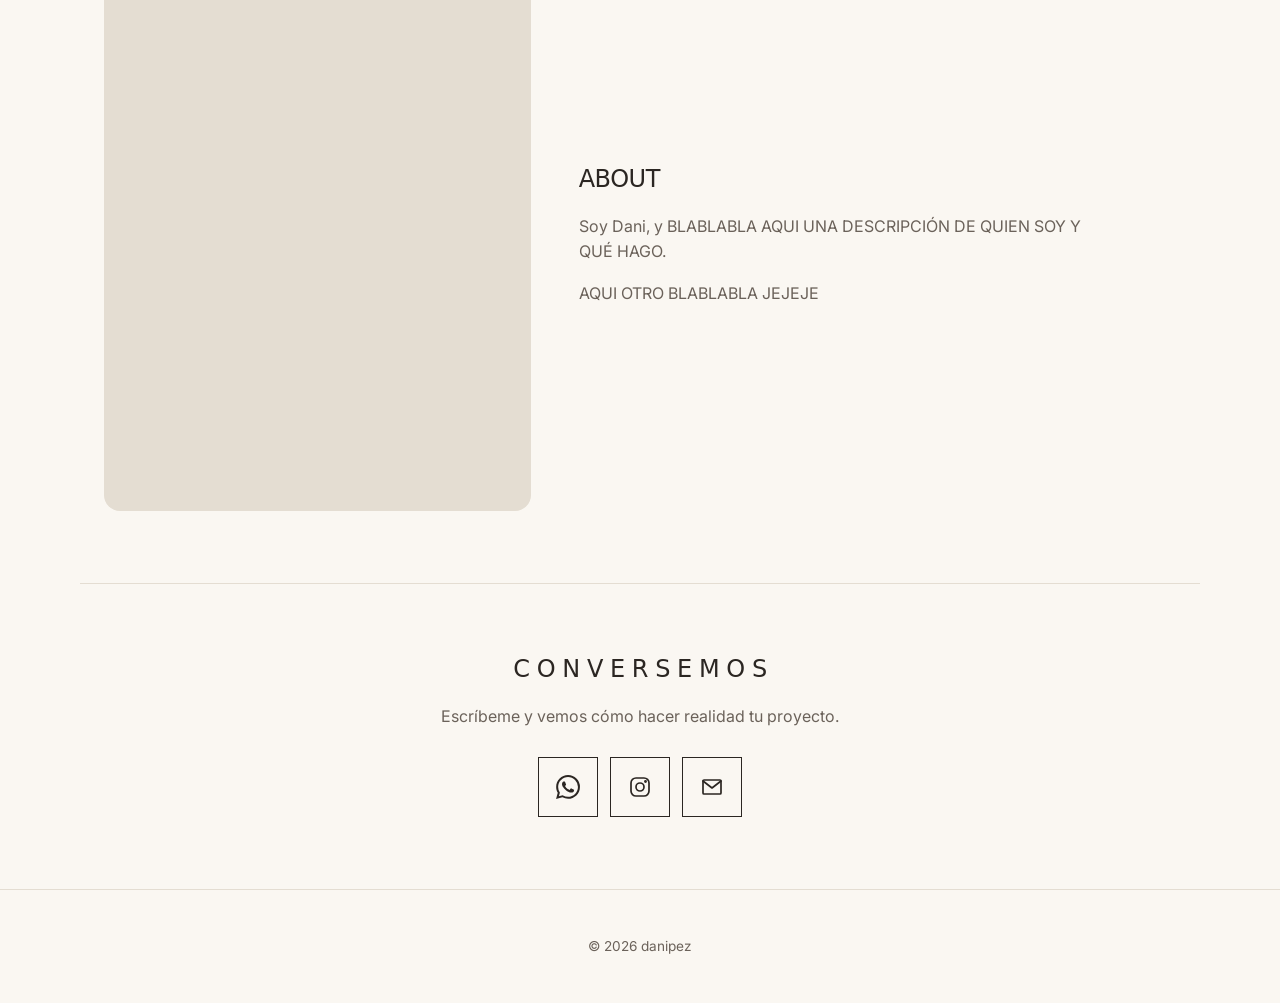
==== commit 60e81b93: "Add files via upload" ====
--- a/index.html
+++ b/index.html
@@ -45,7 +45,7 @@
     <nav class="menu" aria-label="Menú principal">
       <!-- Los href="#algo" llevan a la sección con ese id dentro de esta misma página -->
       <a href="#areas">work</a>
-      <a href="#destacados">about</a>
+      <a href="#sobre-mi">about</a>
       <!-- <a href="#contacto">Contacto</a> -->
     </nav>
   </header>
@@ -60,7 +60,7 @@
            Son tres líneas (Diseño, Arte, Fotografía). Cada palabra aparece UNA sola vez:
              1. Entra desde el lado derecho de la pantalla.
              2. Llega al borde izquierdo, hace un pequeño rebote y se detiene.
-             3. Cuando las tres ya llegaron, descansan 2 segundos juntas.
+             3. Cuando las tres ya llegaron, descansan 1,5 segundos juntas.
              4. Calmadamente retoman el movimiento, salen por la izquierda y
                 vuelven a aparecer por la derecha. Y así sin parar.
            Cada línea llega a un ritmo distinto (Arte es la más rápida, Fotografía la más lenta).
@@ -191,12 +191,14 @@
 
       <!-- BOTONES DE CONTACTO
            Hay dos formas de mostrarlos, y se cambian con UNA sola clase en la línea de abajo:
-             · Con el nombre escrito (WhatsApp, Instagram, Correo) → así está ahora.
-             · Solo con íconos → agrega la clase "contact__buttons--icons", así:
-                 <div class="contact__buttons contact__buttons--icons">
+             · Solo con íconos (WhatsApp, Instagram, Correo) → así está ahora, por la clase
+               "contact__buttons--icons".
+             · Con el nombre escrito → borra " contact__buttons--icons" de la línea de abajo, así:
+                 <div class="contact__buttons">
            Cada botón tiene su ícono y su texto; el CSS decide cuál de los dos se ve.
-           El data-label repite el texto: sirve para que el botón no "salte" de ancho al ponerse en negrita. -->
-      <div class="contact__buttons">
+           El data-label repite el texto: sirve para que el botón no "salte" de ancho al ponerse en negrita
+           (solo se nota en el modo con nombre escrito). -->
+      <div class="contact__buttons contact__buttons--icons">
         <!-- CAMBIA ESTO: pon tu número (con código de país, sin + ni espacios), tu usuario y tu correo -->
 
         <a href="https://wa.me/56987798245" class="contact__btn" aria-label="WhatsApp">
--- a/styles.css
+++ b/styles.css
@@ -76,8 +76,13 @@
   padding: 72px 24px;
 }
 
+/* Títulos de sección (ÁREAS, ABOUT, CONVERSEMOS).
+   font-size: clamp(mínimo, ideal, máximo) → CAMBIA ESTO para hacerlos más grandes o más chicos.
+   font-weight: 500 = medio. Más fino no es posible con esta tipografía cargada (Poppins 500/600/700);
+   si quieres 400 (regular), hay que agregarlo en el enlace de Google Fonts del index.html. */
 .section-title {
-  font-size: clamp(1.6rem, 3vw, 2.2rem);
+  font-size: clamp(1.2rem, 2vw, 1.5rem);
+  font-weight: 500;
   margin-bottom: 32px;
 }
 
@@ -176,20 +181,21 @@
 
 /* ---------- MOVIMIENTO: DISEÑO / ARTE / FOTOGRAFÍA ----------
 
-   Cada palabra hace este recorrido, y se repite sin parar (el ciclo completo dura 20 segundos):
+   Cada palabra hace este recorrido, y se repite sin parar (el ciclo completo dura 12,5 segundos):
 
      Entra por la derecha → llega al borde izquierdo → rebota → descansa →
      retoma el movimiento y sale por la izquierda → vuelve a entrar por la derecha.
 
    Cómo leer los @keyframes más abajo:
-     · Los porcentajes son momentos del ciclo: 1% = 0,2 segundos (porque el ciclo dura 20 s).
+     · Los porcentajes son momentos del ciclo: 1% = 0,125 segundos (porque el ciclo dura 12,5 s).
+       Atajo: cada 8% = 1 segundo.
      · transform: translateX(...) mueve la palabra a la izquierda o a la derecha.
        0 = su posición de reposo (el borde izquierdo).
-     · Las tres líneas llegan en momentos distintos (Arte al 20%, Diseño al 32,5%,
-       Fotografía al 42,5%), pero TODAS están quietas entre el 50% y el 60%:
-       ese es el descanso compartido de 2 segundos (10 s → 12 s).
-     · Para cambiar el descanso: acerca o aleja el 60% (cada 5% = 1 segundo)
-       en los tres @keyframes. */
+     · Las tres líneas llegan en momentos distintos (Arte al 20%, Diseño al 32%,
+       Fotografía al 44%), pero TODAS están quietas entre el 50,5% y el 62,5%:
+       ese es el descanso compartido de 1,5 segundos.
+     · Para cambiar el descanso: acerca o aleja el 62,5% (cada 8% = 1 segundo)
+       en los tres @keyframes, y mueve igual el momento de salida. */
 
 .marquees {
   display: block;
@@ -210,7 +216,7 @@
 
 .marquee__word {
   display: inline-block;
-  animation-duration: 10s;       /* duración del ciclo completo: súbelo para todo más lento */
+  animation-duration: 12.5s;     /* duración del ciclo completo: súbelo para todo más lento, bájalo para más rápido */
   animation-iteration-count: infinite;
 
   /* Distancias del recorrido (se usan dentro de los @keyframes) */
@@ -225,50 +231,45 @@
 .marquee--2 .marquee__word { animation-name: mov-arte; }         /* Arte: la más rápida */
 .marquee--3 .marquee__word { animation-name: mov-fotografia; }   /* Fotografía: la más lenta */
 
-/* Un poco de variedad visual: la línea del medio va solo con contorno */
-.marquee--2 .marquee__word {
-  color: transparent;
-  -webkit-text-stroke: 1.5px var(--texto);
-}
-
-/* ARTE (rápida): llega a los 4 s, rebota hasta los 5 s, descansa, sale entre los 12 s y los 16 s */
+/* ARTE (rápida): llega a los 2,5 s, rebota hasta los 3,3 s, descansa, sale entre los 7,8 s y los 10,3 s */
 @keyframes mov-arte {
   0%    { transform: translateX(var(--inicio));    animation-timing-function: cubic-bezier(.3, .6, .6, 1); }
   20%   { transform: translateX(0);                animation-timing-function: ease-out; }   /* toca el borde */
-  21.5% { transform: translateX(var(--rebote));    animation-timing-function: ease-in; }    /* rebota */
-  23%   { transform: translateX(0);                animation-timing-function: ease-out; }
-  24%   { transform: translateX(var(--rebote-2));  animation-timing-function: ease-in; }    /* rebote chico */
-  25%   { transform: translateX(0); }                                                       /* queda quieta... */
-  60%   { transform: translateX(0);                animation-timing-function: ease-in; }    /* ...hasta aquí: arranca suave */
-  80%   { transform: translateX(var(--salida)); }                                          /* sale por la izquierda */
-  80.01%, 100% { transform: translateX(var(--inicio)); }                                   /* espera afuera, a la derecha */
-}
-
-/* DISEÑO (media): llega a los 6,5 s, rebota hasta los 7,5 s, descansa, sale entre los 12 s y los 17,5 s */
+  22%   { transform: translateX(var(--rebote));    animation-timing-function: ease-in; }    /* rebota */
+  24%   { transform: translateX(0);                animation-timing-function: ease-out; }
+  25%   { transform: translateX(var(--rebote-2));  animation-timing-function: ease-in; }    /* rebote chico */
+  26.5% { transform: translateX(0); }                                                       /* queda quieta... */
+  62.5% { transform: translateX(0);                animation-timing-function: ease-in; }    /* ...hasta aquí: arranca suave */
+  82.5% { transform: translateX(var(--salida)); }                                          /* sale por la izquierda */
+  82.51%, 100% { transform: translateX(var(--inicio)); }                                   /* espera afuera, a la derecha */
+}
+
+/* DISEÑO (media): llega a los 4 s, rebota hasta los 4,8 s, descansa, sale entre los 7,8 s y los 11,1 s */
 @keyframes mov-diseno {
   0%    { transform: translateX(var(--inicio));   animation-timing-function: cubic-bezier(.3, .6, .6, 1); }
-  32.5% { transform: translateX(0);               animation-timing-function: ease-out; }
+  32%   { transform: translateX(0);               animation-timing-function: ease-out; }
   34%   { transform: translateX(var(--rebote));   animation-timing-function: ease-in; }
-  35.5% { transform: translateX(0);               animation-timing-function: ease-out; }
-  36.5% { transform: translateX(var(--rebote-2)); animation-timing-function: ease-in; }
-  37.5% { transform: translateX(0); }
-  60%   { transform: translateX(0);               animation-timing-function: ease-in; }
-  87.5% { transform: translateX(var(--salida)); }
-  87.51%, 100% { transform: translateX(var(--inicio)); }
-}
-
-/* FOTOGRAFÍA (lenta): llega a los 9 s, rebota hasta los 10 s, descansa, sale entre los 12 s y los 19 s */
+  36%   { transform: translateX(0);               animation-timing-function: ease-out; }
+  37%   { transform: translateX(var(--rebote-2)); animation-timing-function: ease-in; }
+  38.5% { transform: translateX(0); }
+  62.5% { transform: translateX(0);               animation-timing-function: ease-in; }
+  89%   { transform: translateX(var(--salida)); }
+  89.01%, 100% { transform: translateX(var(--inicio)); }
+}
+
+/* FOTOGRAFÍA (lenta): llega a los 5,5 s, rebota hasta los 6,3 s, descansa, sale entre los 7,8 s y los 12 s */
 @keyframes mov-fotografia {
   0%    { transform: translateX(var(--inicio));   animation-timing-function: cubic-bezier(.3, .6, .6, 1); }
-  45%   { transform: translateX(0);               animation-timing-function: ease-out; }
-  46.5% { transform: translateX(var(--rebote));   animation-timing-function: ease-in; }
+  44%   { transform: translateX(0);               animation-timing-function: ease-out; }
+  46%   { transform: translateX(var(--rebote));   animation-timing-function: ease-in; }
   48%   { transform: translateX(0);               animation-timing-function: ease-out; }
   49%   { transform: translateX(var(--rebote-2)); animation-timing-function: ease-in; }
-  50%   { transform: translateX(0); }
-  60%   { transform: translateX(0);               animation-timing-function: ease-in; }
-  95%   { transform: translateX(var(--salida)); }
-  95.01%, 100% { transform: translateX(var(--inicio)); }
-}
+  50.5% { transform: translateX(0); }
+  62.5% { transform: translateX(0);               animation-timing-function: ease-in; }
+  96%   { transform: translateX(var(--salida)); }
+  96.01%, 100% { transform: translateX(var(--inicio)); }
+}
+
 /* Si la persona tiene activada la opción "reducir movimiento" en su dispositivo,
    las palabras se quedan quietas en su lugar. Es una buena práctica de accesibilidad. */
 @media (prefers-reduced-motion: reduce) {
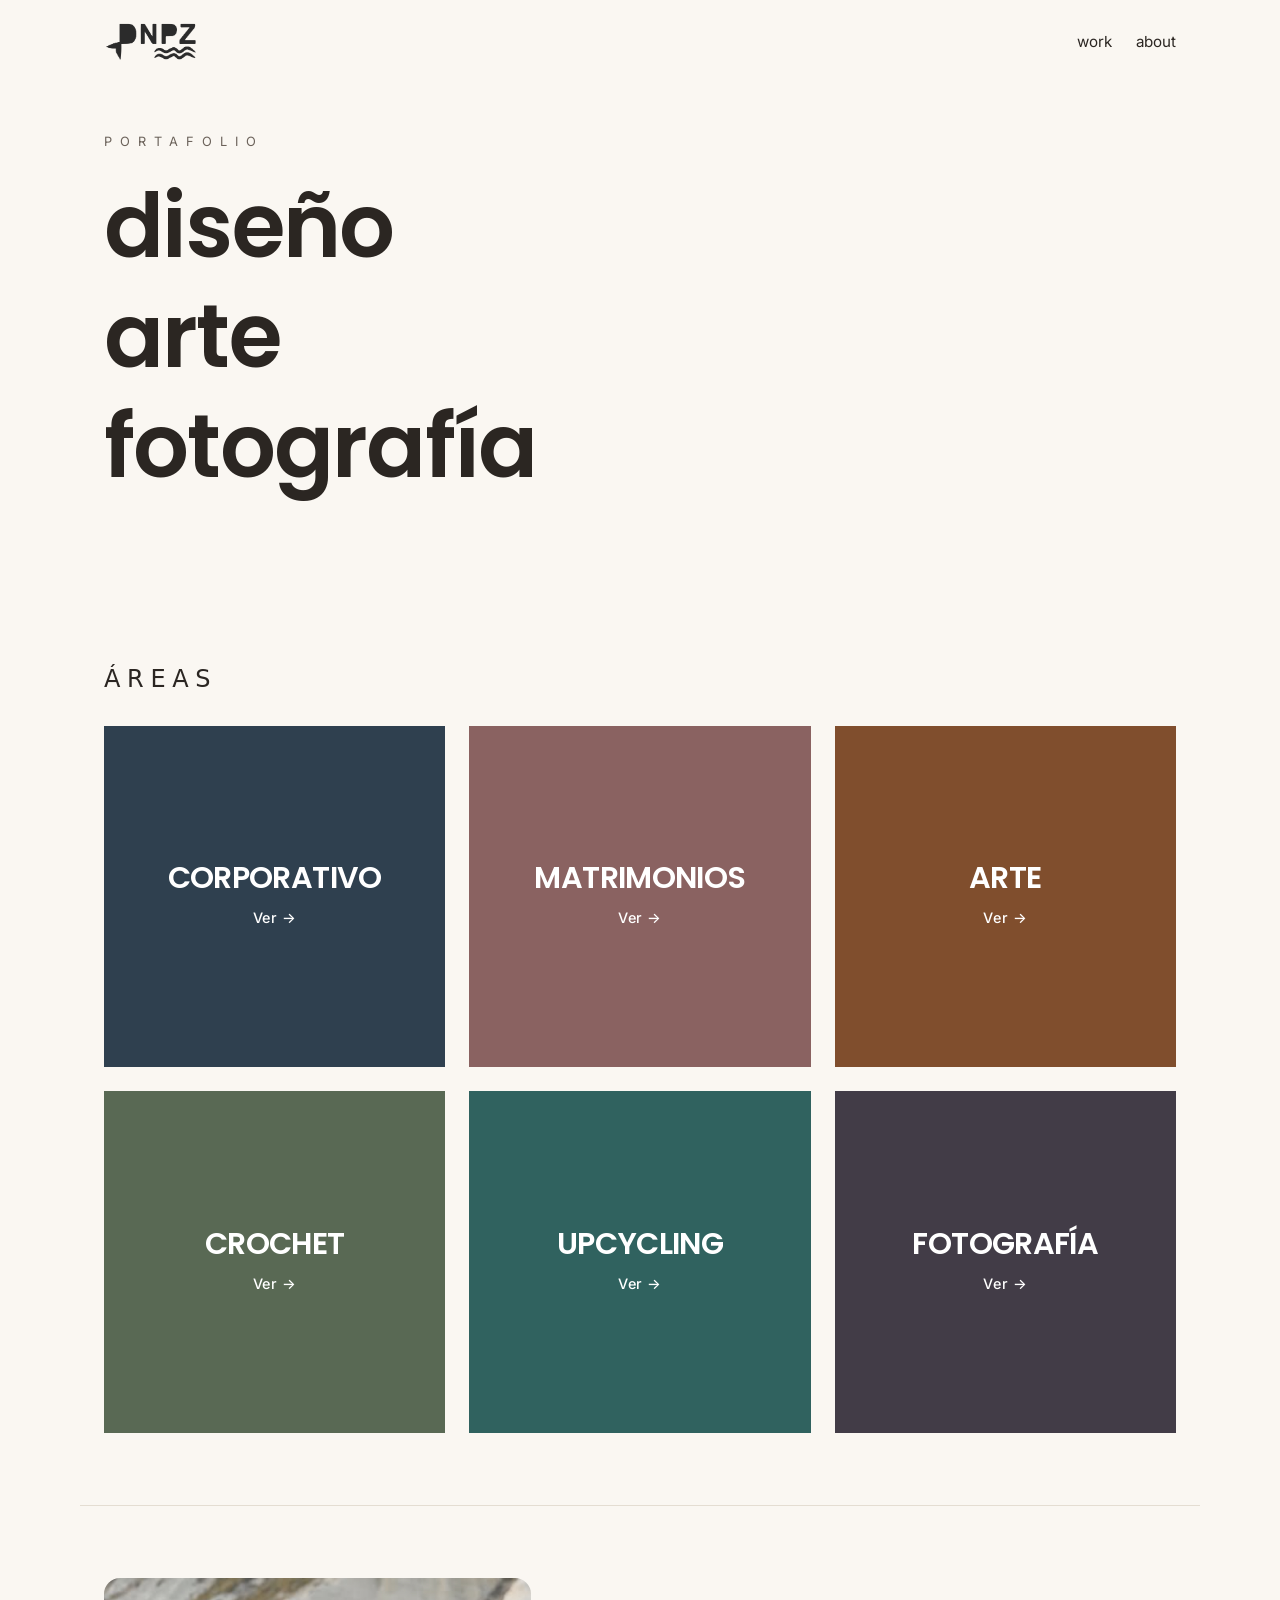
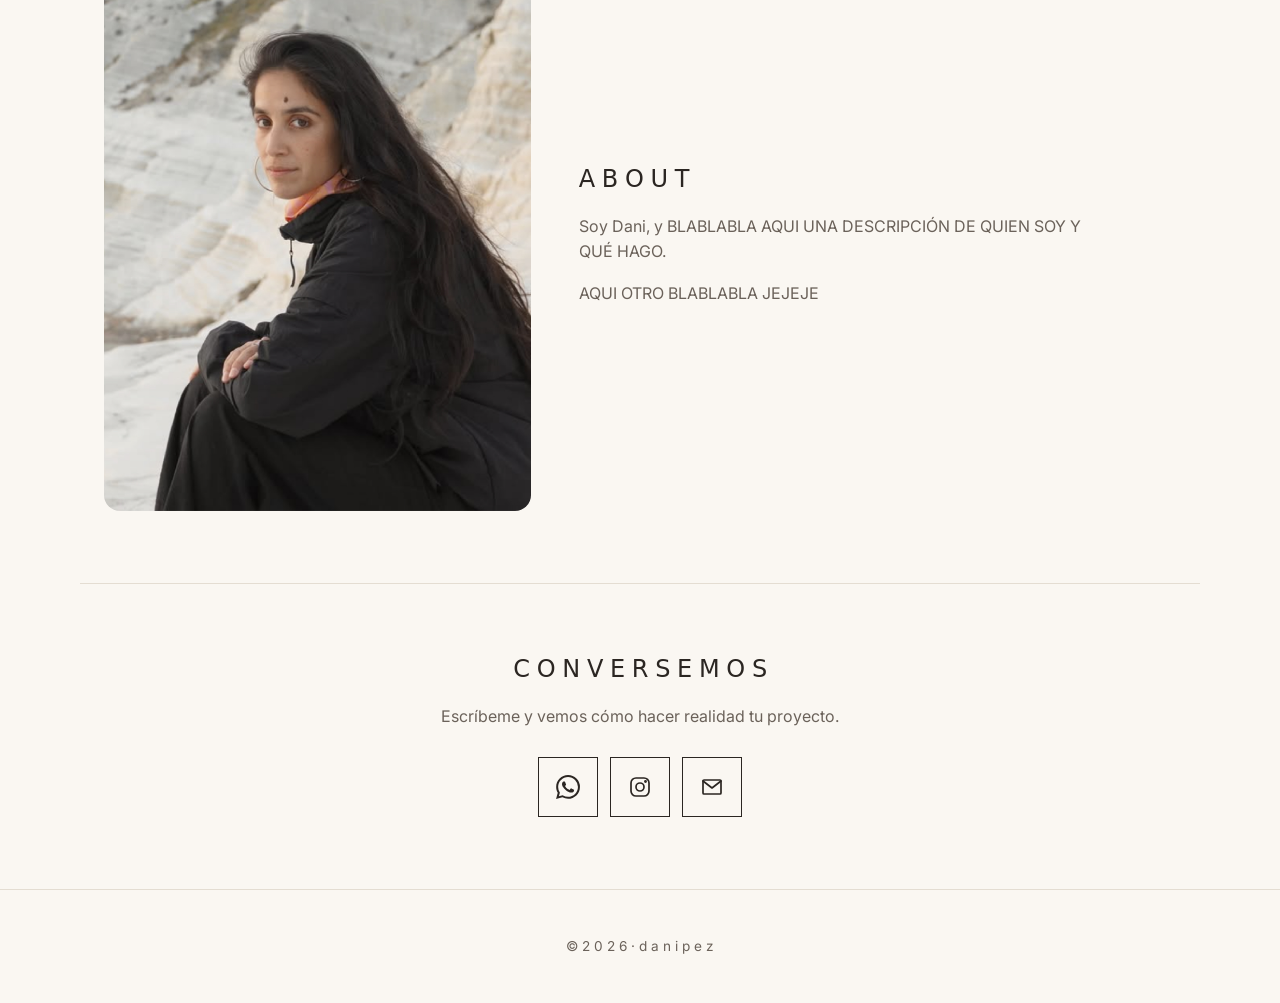
==== commit b9f2776b: "Update index.html" ====
--- a/index.html
+++ b/index.html
@@ -174,7 +174,7 @@
       <div class="about__photo" style="--img: url('img/yo.jpg')"></div>
 
       <div class="about__text">
-        <h2 class="section-title">ABOUT</h2>
+        <h2 class="section-title">A B O U T</h2>
         <!-- CAMBIA ESTO: cuenta quién eres, qué te mueve y cómo trabajas.
              Dos o tres párrafos cortos bastan. -->
         <p>Soy Dani, y BLABLABLA AQUI UNA DESCRIPCIÓN DE QUIEN SOY Y QUÉ HAGO.</p>
@@ -230,7 +230,7 @@
 
   <!-- ================= PIE DE PÁGINA ================= -->
   <footer class="site-footer">
-    <p>© 2026 danipez</p>
+    <p>© 2 0 2 6  ·  d a n i p e z</p>
   </footer>
 
 </body>
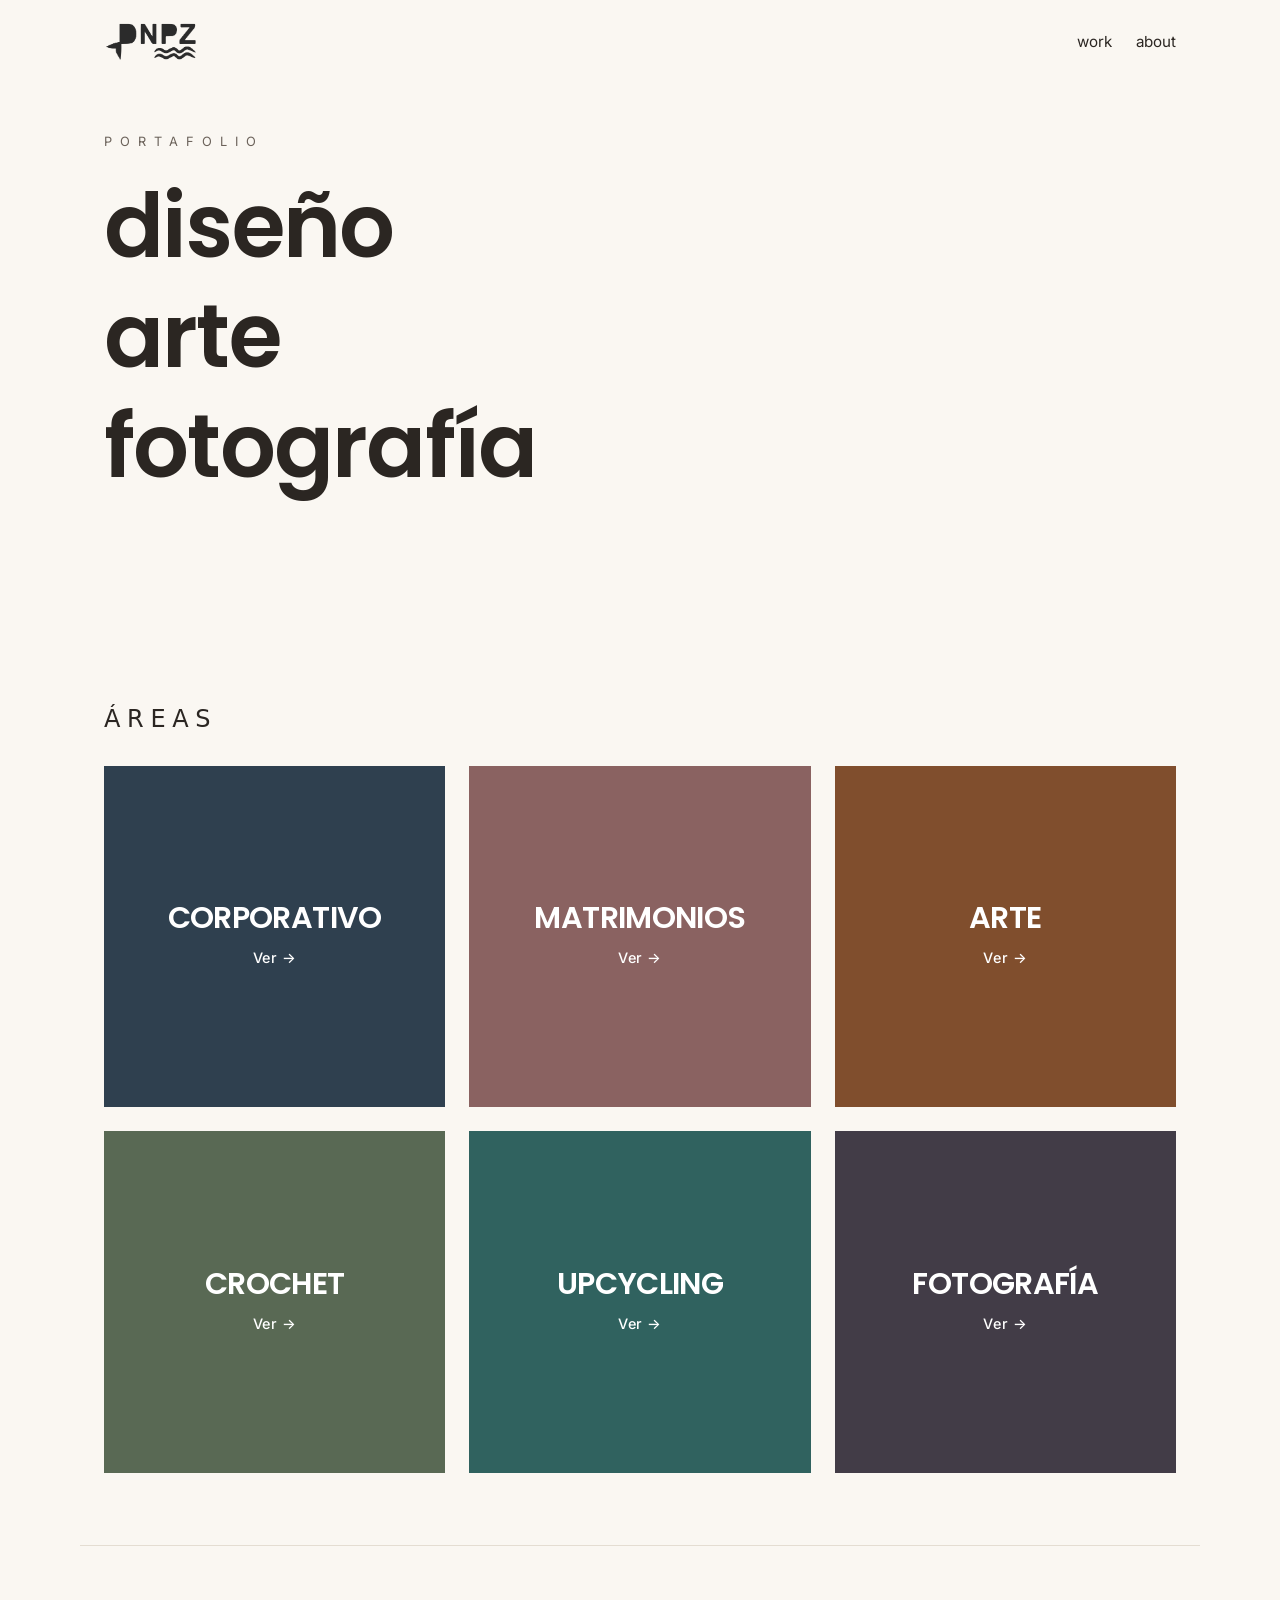
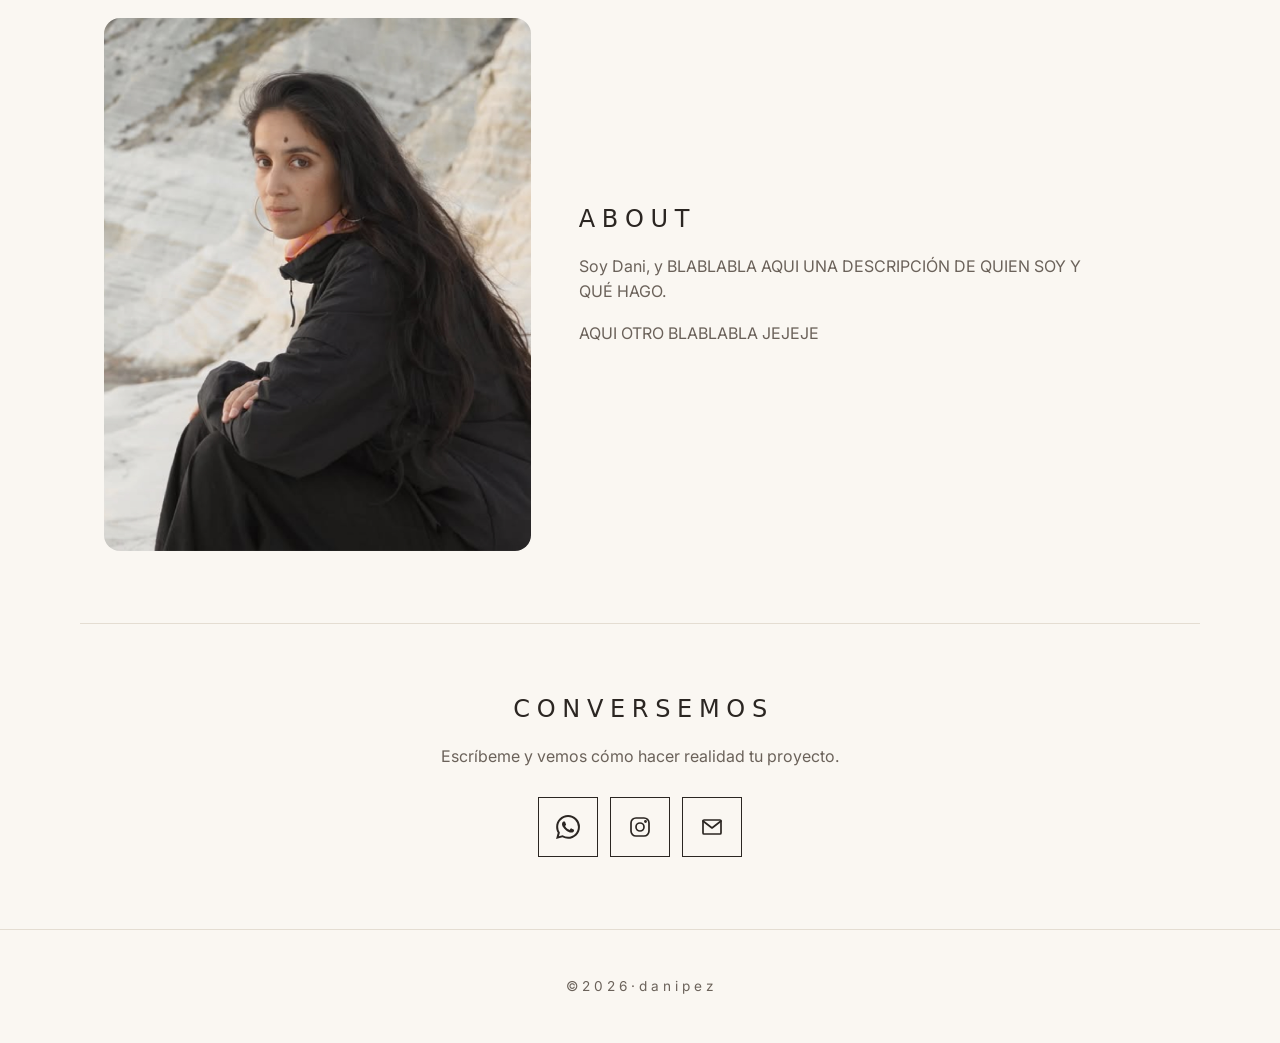
==== commit 95a28498: "Add files via upload" ====
--- a/index.html
+++ b/index.html
@@ -24,8 +24,8 @@
   <link href="https://fonts.googleapis.com/css2?family=Poppins:wght@500;600;700&family=Inter:wght@400;500;700&display=swap" rel="stylesheet">
 
   <!-- Aquí se conecta el archivo de estilos -->
-  <!-- El "?v=4" obliga al navegador a bajar el CSS nuevo. Si algún día un cambio no se ve, súbele el número. -->
-  <link rel="stylesheet" href="styles.css?v=4">
+  <!-- El "?v=5" obliga al navegador a bajar el CSS nuevo. Si algún día un cambio no se ve, súbele el número. -->
+  <link rel="stylesheet" href="styles.css?v=5">
 </head>
 
 <body>
@@ -59,7 +59,7 @@
       <!-- LÍNEAS EN MOVIMIENTO
            Son tres líneas (Diseño, Arte, Fotografía). Cada palabra aparece UNA sola vez:
              1. Entra desde el lado derecho de la pantalla.
-             2. Llega al borde izquierdo, hace un pequeño rebote y se detiene.
+             2. Se desliza hasta el borde izquierdo y se detiene (sin rebote).
              3. Cuando las tres ya llegaron, descansan 1,5 segundos juntas.
              4. Calmadamente retoman el movimiento, salen por la izquierda y
                 vuelven a aparecer por la derecha. Y así sin parar.
@@ -83,6 +83,19 @@
     </section>
 
 
+    <!-- ================= OLITA =================
+         aqui va la olita: es una imagen decorativa que queda bajo las palabras en movimiento.
+         Cómo ponerla:
+           1. Sube tu imagen a la carpeta img/ con el nombre olita.png (todo en minúscula).
+           2. Listo: aparece sola. Mientras el archivo no exista, no se ve nada (no queda ningún hueco roto).
+           3. Para hacerla más grande o más chica, cambia "height" en .olita__img (styles.css).
+           4. Para moverla de lugar, corta y pega este bloque <div class="olita"> donde quieras.
+         El alt="" vacío significa "imagen decorativa": los lectores de pantalla la ignoran. -->
+    <div class="olita">
+      <img src="img/olita.png" alt="" class="olita__img">
+    </div>
+
+
     <!-- ================= LAS 6 ÁREAS ================= -->
     <section id="areas" class="areas">
       <h2 class="section-title">Á R E A S</h2>
--- a/styles.css
+++ b/styles.css
@@ -183,19 +183,18 @@
 
    Cada palabra hace este recorrido, y se repite sin parar (el ciclo completo dura 12,5 segundos):
 
-     Entra por la derecha → llega al borde izquierdo → rebota → descansa →
-     retoma el movimiento y sale por la izquierda → vuelve a entrar por la derecha.
+     Entra deslizándose por la derecha → llega al borde izquierdo y se detiene (sin rebote) →
+     descansa → retoma el movimiento y sale por la izquierda → vuelve a entrar por la derecha.
 
    Cómo leer los @keyframes más abajo:
      · Los porcentajes son momentos del ciclo: 1% = 0,125 segundos (porque el ciclo dura 12,5 s).
        Atajo: cada 8% = 1 segundo.
      · transform: translateX(...) mueve la palabra a la izquierda o a la derecha.
        0 = su posición de reposo (el borde izquierdo).
-     · Las tres líneas llegan en momentos distintos (Arte al 20%, Diseño al 32%,
-       Fotografía al 44%), pero TODAS están quietas entre el 50,5% y el 62,5%:
-       ese es el descanso compartido de 1,5 segundos.
-     · Para cambiar el descanso: acerca o aleja el 62,5% (cada 8% = 1 segundo)
-       en los tres @keyframes, y mueve igual el momento de salida. */
+     · Las tres líneas llegan en momentos distintos (Arte al 20%, Diseño al 32%, Fotografía al 44%),
+       pero TODAS están quietas entre el 44% y el 56%: ese es el descanso compartido de 1,5 segundos.
+     · Para cambiar el descanso: mueve el 56% (cada 8% = 1 segundo) en los tres @keyframes,
+       y mueve igual los momentos de salida. */
 
 .marquees {
   display: block;
@@ -222,8 +221,6 @@
   /* Distancias del recorrido (se usan dentro de los @keyframes) */
   --inicio: 110vw;               /* afuera, a la derecha de la pantalla */
   --salida: -120vw;              /* afuera, a la izquierda de la pantalla */
-  --rebote: 0.3em;               /* cuánto rebota hacia la derecha al chocar con el borde */
-  --rebote-2: 0.1em;             /* el segundo rebote, más chiquito */
 }
 
 /* A cada línea le toca su propia animación (su propio ritmo) */
@@ -231,43 +228,32 @@
 .marquee--2 .marquee__word { animation-name: mov-arte; }         /* Arte: la más rápida */
 .marquee--3 .marquee__word { animation-name: mov-fotografia; }   /* Fotografía: la más lenta */
 
-/* ARTE (rápida): llega a los 2,5 s, rebota hasta los 3,3 s, descansa, sale entre los 7,8 s y los 10,3 s */
+/* ARTE (rápida): llega a los 2,5 s, descansa hasta los 7 s, sale entre los 7 s y los 9,5 s.
+   cubic-bezier(.25, .6, .4, 1) = la palabra frena suavemente al llegar (por eso no "choca" ni rebota). */
 @keyframes mov-arte {
-  0%    { transform: translateX(var(--inicio));    animation-timing-function: cubic-bezier(.3, .6, .6, 1); }
-  20%   { transform: translateX(0);                animation-timing-function: ease-out; }   /* toca el borde */
-  22%   { transform: translateX(var(--rebote));    animation-timing-function: ease-in; }    /* rebota */
-  24%   { transform: translateX(0);                animation-timing-function: ease-out; }
-  25%   { transform: translateX(var(--rebote-2));  animation-timing-function: ease-in; }    /* rebote chico */
-  26.5% { transform: translateX(0); }                                                       /* queda quieta... */
-  62.5% { transform: translateX(0);                animation-timing-function: ease-in; }    /* ...hasta aquí: arranca suave */
-  82.5% { transform: translateX(var(--salida)); }                                          /* sale por la izquierda */
-  82.51%, 100% { transform: translateX(var(--inicio)); }                                   /* espera afuera, a la derecha */
-}
-
-/* DISEÑO (media): llega a los 4 s, rebota hasta los 4,8 s, descansa, sale entre los 7,8 s y los 11,1 s */
+  0%   { transform: translateX(var(--inicio));  animation-timing-function: cubic-bezier(.25, .6, .4, 1); }
+  20%  { transform: translateX(0); }                                                     /* llega y queda quieta... */
+  56%  { transform: translateX(0);              animation-timing-function: ease-in; }    /* ...hasta aquí: arranca suave */
+  76%  { transform: translateX(var(--salida)); }                                         /* sale por la izquierda */
+  76.01%, 100% { transform: translateX(var(--inicio)); }                                 /* espera afuera, a la derecha */
+}
+
+/* DISEÑO (media): llega a los 4 s, descansa hasta los 7 s, sale entre los 7 s y los 10,3 s */
 @keyframes mov-diseno {
-  0%    { transform: translateX(var(--inicio));   animation-timing-function: cubic-bezier(.3, .6, .6, 1); }
-  32%   { transform: translateX(0);               animation-timing-function: ease-out; }
-  34%   { transform: translateX(var(--rebote));   animation-timing-function: ease-in; }
-  36%   { transform: translateX(0);               animation-timing-function: ease-out; }
-  37%   { transform: translateX(var(--rebote-2)); animation-timing-function: ease-in; }
-  38.5% { transform: translateX(0); }
-  62.5% { transform: translateX(0);               animation-timing-function: ease-in; }
-  89%   { transform: translateX(var(--salida)); }
-  89.01%, 100% { transform: translateX(var(--inicio)); }
-}
-
-/* FOTOGRAFÍA (lenta): llega a los 5,5 s, rebota hasta los 6,3 s, descansa, sale entre los 7,8 s y los 12 s */
+  0%   { transform: translateX(var(--inicio));  animation-timing-function: cubic-bezier(.25, .6, .4, 1); }
+  32%  { transform: translateX(0); }
+  56%  { transform: translateX(0);              animation-timing-function: ease-in; }
+  82.5% { transform: translateX(var(--salida)); }
+  82.51%, 100% { transform: translateX(var(--inicio)); }
+}
+
+/* FOTOGRAFÍA (lenta): llega a los 5,5 s, descansa hasta los 7 s, sale entre los 7 s y los 11,2 s */
 @keyframes mov-fotografia {
-  0%    { transform: translateX(var(--inicio));   animation-timing-function: cubic-bezier(.3, .6, .6, 1); }
-  44%   { transform: translateX(0);               animation-timing-function: ease-out; }
-  46%   { transform: translateX(var(--rebote));   animation-timing-function: ease-in; }
-  48%   { transform: translateX(0);               animation-timing-function: ease-out; }
-  49%   { transform: translateX(var(--rebote-2)); animation-timing-function: ease-in; }
-  50.5% { transform: translateX(0); }
-  62.5% { transform: translateX(0);               animation-timing-function: ease-in; }
-  96%   { transform: translateX(var(--salida)); }
-  96.01%, 100% { transform: translateX(var(--inicio)); }
+  0%   { transform: translateX(var(--inicio));  animation-timing-function: cubic-bezier(.25, .6, .4, 1); }
+  44%  { transform: translateX(0); }
+  56%  { transform: translateX(0);              animation-timing-function: ease-in; }
+  89.5% { transform: translateX(var(--salida)); }
+  89.51%, 100% { transform: translateX(var(--inicio)); }
 }
 
 /* Si la persona tiene activada la opción "reducir movimiento" en su dispositivo,
@@ -290,6 +276,18 @@
   gap: 12px;
   justify-content: flex-start;
   flex-wrap: wrap;
+}
+
+
+/* ---------- OLITA (imagen decorativa bajo la portada) ---------- */
+.olita {
+  padding: 0 24px 0 var(--margen);   /* alineada con el borde izquierdo de todo lo demás */
+}
+
+.olita__img {
+  display: block;
+  height: 40px;                      /* CAMBIA ESTO: tamaño de la olita. El ancho se ajusta solo. */
+  width: auto;
 }
 
 
@@ -565,12 +563,242 @@
 }
 
 
-/* ---------- 11. RESPONSIVO ----------
+/* ---------- 11. PÁGINAS DE CADA ÁREA (GALERÍA) ---------- */
+
+/* Cada página de área lleva una clase en el <body> (area--corporativo, area--arte, etc.).
+   Eso le da el color del área, que se usa como relleno mientras no subes la foto. */
+.area--corporativo { --color: var(--c-corporativo); }
+.area--matrimonios { --color: var(--c-matrimonios); }
+.area--arte        { --color: var(--c-arte); }
+.area--crochet     { --color: var(--c-crochet); }
+.area--reciclaje   { --color: var(--c-reciclaje); }
+.area--fotografia  { --color: var(--c-fotografia); }
+
+/* Título de la página y texto de introducción */
+.pagina-hero {
+  max-width: var(--ancho);
+  margin: 0 auto;
+  padding: 56px 24px 40px;
+}
+
+.pagina-hero__titulo {
+  font-size: clamp(1.5rem, 3.6vw, 2.4rem);
+  font-weight: 500;
+  text-transform: uppercase;         /* escribe el título normal en el HTML; aquí se pasa a mayúsculas */
+  letter-spacing: 0.3em;             /* separa las letras (así no hay que escribirlas con espacios) */
+  margin-bottom: 16px;
+}
+
+.pagina-hero__texto {
+  max-width: 560px;
+  margin: 0;
+  color: var(--texto-suave);
+  font-size: 1.05rem;
+}
+
+/* Contenedor de la galería */
+.galeria-seccion {
+  max-width: var(--ancho);
+  margin: 0 auto;
+  padding: 0 24px 72px;
+}
+
+/* La galería usa COLUMNAS de CSS: las obras se acomodan solas, una bajo otra, en 3 columnas.
+   (En tablet pasan a 2 columnas y en celular a 1: está en la sección RESPONSIVO.) */
+.galeria {
+  columns: 3;
+  column-gap: 24px;
+}
+
+/* Cada obra (foto o video) */
+.obra {
+  position: relative;                /* permite poner la ventana de descripción encima */
+  margin: 0 0 24px;                  /* espacio entre una obra y la de abajo */
+  break-inside: avoid;               /* evita que una obra se parta entre dos columnas */
+  overflow: hidden;
+  background-color: var(--color);    /* color del área mientras no hay foto */
+  cursor: pointer;
+}
+
+/* Las tres proporciones disponibles: elige una por obra en el HTML.
+   La foto se recorta (cover) para llenar la proporción elegida. */
+.obra--horizontal { aspect-ratio: 3 / 2; }
+.obra--vertical   { aspect-ratio: 4 / 5; }
+.obra--cuadrada   { aspect-ratio: 1 / 1; }
+
+/* La imagen ocupa toda la obra */
+.obra__media {
+  position: absolute;
+  inset: 0;                          /* inset: 0 = pegada a los 4 bordes */
+  background-image: var(--img);      /* la foto viene de style="--img: url(...)" en el HTML */
+  background-size: cover;
+  background-position: center;
+}
+
+/* VIDEO: está encima de la imagen, pero invisible hasta que empieza a reproducirse.
+   Mientras tanto se ve la imagen fija (la "portada" del video). */
+.obra__media video {
+  width: 100%;
+  height: 100%;
+  object-fit: cover;                 /* el video llena la obra, igual que la foto */
+  display: block;
+  opacity: 0;
+  transition: opacity 0.25s;
+}
+
+/* galeria.js agrega esta clase mientras el video se reproduce */
+.obra--reproduciendo .obra__media video {
+  opacity: 1;
+}
+
+/* Pequeño "+" en la esquina: avisa que se puede hacer clic. Cuando está abierta, pasa a "×". */
+.obra::after {
+  content: "+";
+  position: absolute;
+  top: 12px;
+  right: 12px;
+  z-index: 2;
+  width: 28px;
+  height: 28px;
+  display: grid;
+  place-items: center;
+  color: #fff;
+  background: rgba(20, 16, 12, 0.45);
+  border: 1px solid rgba(255, 255, 255, 0.7);
+  font-size: 1.1rem;
+  line-height: 1;
+}
+
+.obra--abierta::after {
+  content: "×";
+}
+
+/* VENTANA DE DESCRIPCIÓN: aparece sobre la foto al hacer clic.
+   · rgba(20, 16, 12, 0.62) = color oscuro con 62% de opacidad.
+     CAMBIA ESTO: el último número va de 0 (transparente) a 1 (sólido).
+     Más alto = se lee mejor el texto; más bajo = se ve más la foto de atrás.
+   · backdrop-filter: blur(4px) difumina un poquito lo que hay detrás, para que el texto
+     contraste mejor sin tapar la imagen. */
+.obra__info {
+  position: absolute;
+  left: 14px;
+  right: 14px;
+  bottom: 14px;
+  z-index: 1;
+  max-height: calc(100% - 28px);     /* nunca más alta que la foto */
+  overflow: auto;                    /* si el texto es muy largo, se puede desplazar */
+  padding: 18px 20px;
+  color: #fff;
+  background: rgba(20, 16, 12, 0.62);
+  -webkit-backdrop-filter: blur(4px);
+  backdrop-filter: blur(4px);
+  /* Estado inicial: invisible y un poquito más abajo */
+  opacity: 0;
+  transform: translateY(10px);
+  pointer-events: none;              /* invisible = no estorba los clics */
+  transition: opacity 0.3s, transform 0.3s;
+}
+
+.obra__info h3 {
+  font-size: 1.05rem;
+  font-weight: 500;
+  margin-bottom: 6px;
+}
+
+.obra__info p {
+  margin: 0;
+  font-size: 0.9rem;
+  line-height: 1.5;
+  color: rgba(255, 255, 255, 0.92);
+}
+
+/* Cuando galeria.js agrega la clase obra--abierta, la ventana aparece */
+.obra--abierta .obra__info {
+  opacity: 1;
+  transform: none;
+  pointer-events: auto;
+}
+
+/* Al navegar con teclado (Tab), se ve cuál obra está seleccionada */
+.obra:focus-visible {
+  outline: 2px solid var(--texto);
+  outline-offset: 3px;
+}
+
+/* Enlaces a las otras áreas, al final de cada página */
+.otras-areas {
+  max-width: var(--ancho);
+  margin: 0 auto;
+  padding: 0 24px 72px;
+  display: flex;
+  flex-wrap: wrap;
+  gap: 12px 32px;
+  font-size: 0.85rem;
+  text-transform: uppercase;
+  letter-spacing: 0.15em;
+  color: var(--texto-suave);
+}
+
+.otras-areas a:hover {
+  color: var(--texto);
+  text-decoration: underline;
+  text-underline-offset: 6px;
+}
+
+.otras-areas a[aria-current="page"] {   /* el área en la que estás */
+  color: var(--texto);
+  font-weight: 500;
+}
+
+
+/* ---------- FONDO CON MOVIMIENTO (OPCIONAL · DESACTIVADO) ----------
+   El código de abajo está "apagado" porque está dentro de un comentario.
+   Para activarlo:
+     1. Sube tu ilustración animada a la carpeta img/ con el nombre fondo.gif
+        (y, si quieres una versión más liviana para celular, fondo-movil.gif).
+     2. Borra la línea que abre el comentario (la que dice solo barra y asterisco)
+        justo antes de "body::before", y la que lo cierra (asterisco y barra)
+        justo después de la última llave del bloque.
+   Notas:
+     · position: fixed deja el fondo quieto mientras la página se desplaza.
+     · opacity: 0.15 lo deja suave para que los textos se lean. Sube o baja ese número.
+     · En el celular se usa la versión liviana (fondo-movil.gif) y, si la persona tiene
+       activado "reducir movimiento", el fondo se oculta. */
+/*
+body::before {
+  content: "";
+  position: fixed;
+  inset: 0;
+  z-index: -1;
+  background: url("img/fondo.gif") center / cover no-repeat;
+  opacity: 0.15;
+  pointer-events: none;
+}
+
+@media (max-width: 600px) {
+  body::before {
+    background-image: url("img/fondo-movil.gif");
+  }
+}
+
+@media (prefers-reduced-motion: reduce) {
+  body::before {
+    display: none;
+  }
+}
+*/
+
+
+/* ---------- 12. RESPONSIVO ----------
    @media aplica reglas solo cuando la pantalla es menor a cierto ancho.
    Así la página se adapta a tablet y celular. */
 
 /* Tablet: las tarjetas pasan a 2 por fila */
 @media (max-width: 900px) {
+  .galeria {
+    columns: 2;               /* la galería pasa a 2 columnas */
+  }
+
   /* En tablet la cuadrícula pasa a 4 columnas: 2 tarjetas por fila */
   .areas__grid {
     grid-template-columns: repeat(4, 1fr);
@@ -591,6 +819,20 @@
 
 /* Celular: una tarjeta por fila */
 @media (max-width: 600px) {
+  .galeria {
+    columns: 1;               /* en celular: 1 columna, para que la descripción se lea bien */
+  }
+
+  .pagina-hero {
+    padding: 40px 20px 28px;
+  }
+
+  .galeria-seccion,
+  .otras-areas {
+    padding-left: 20px;
+    padding-right: 20px;
+  }
+
   .card {
     grid-column: span 6;
   }
